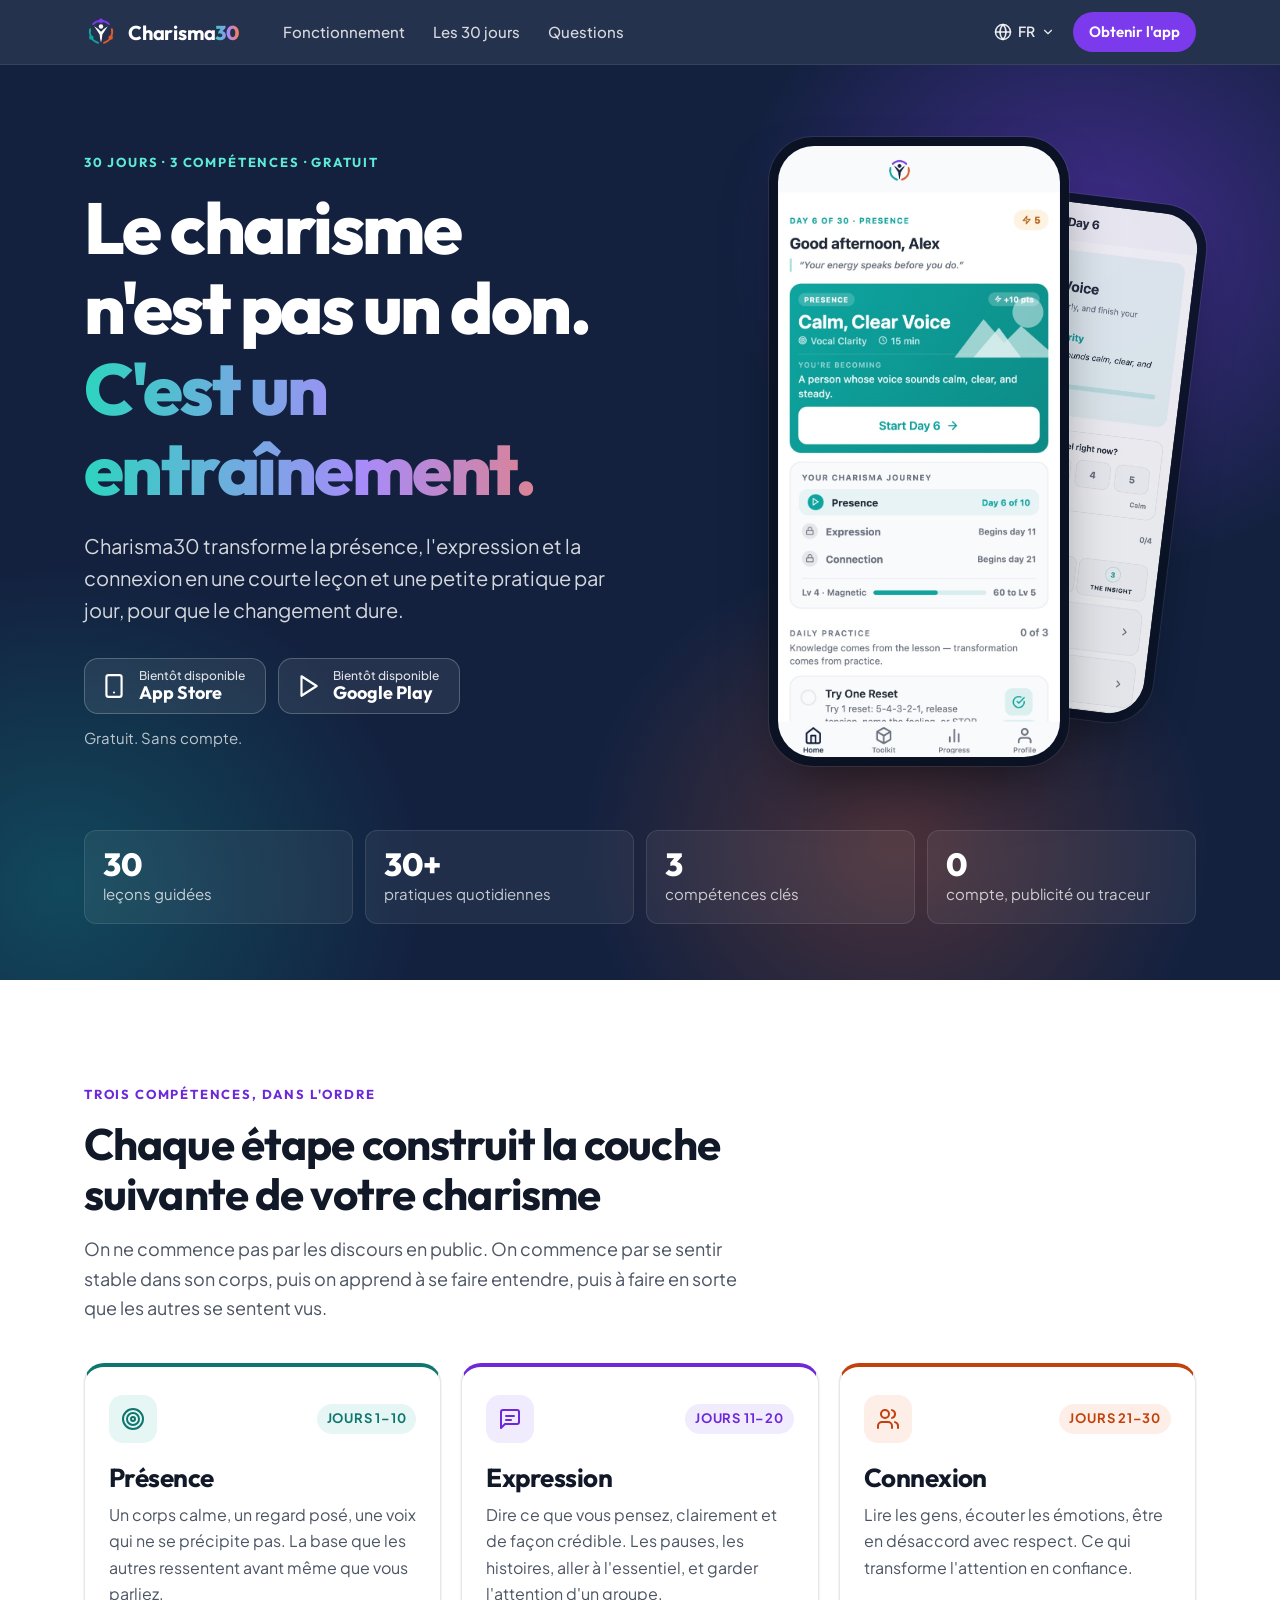
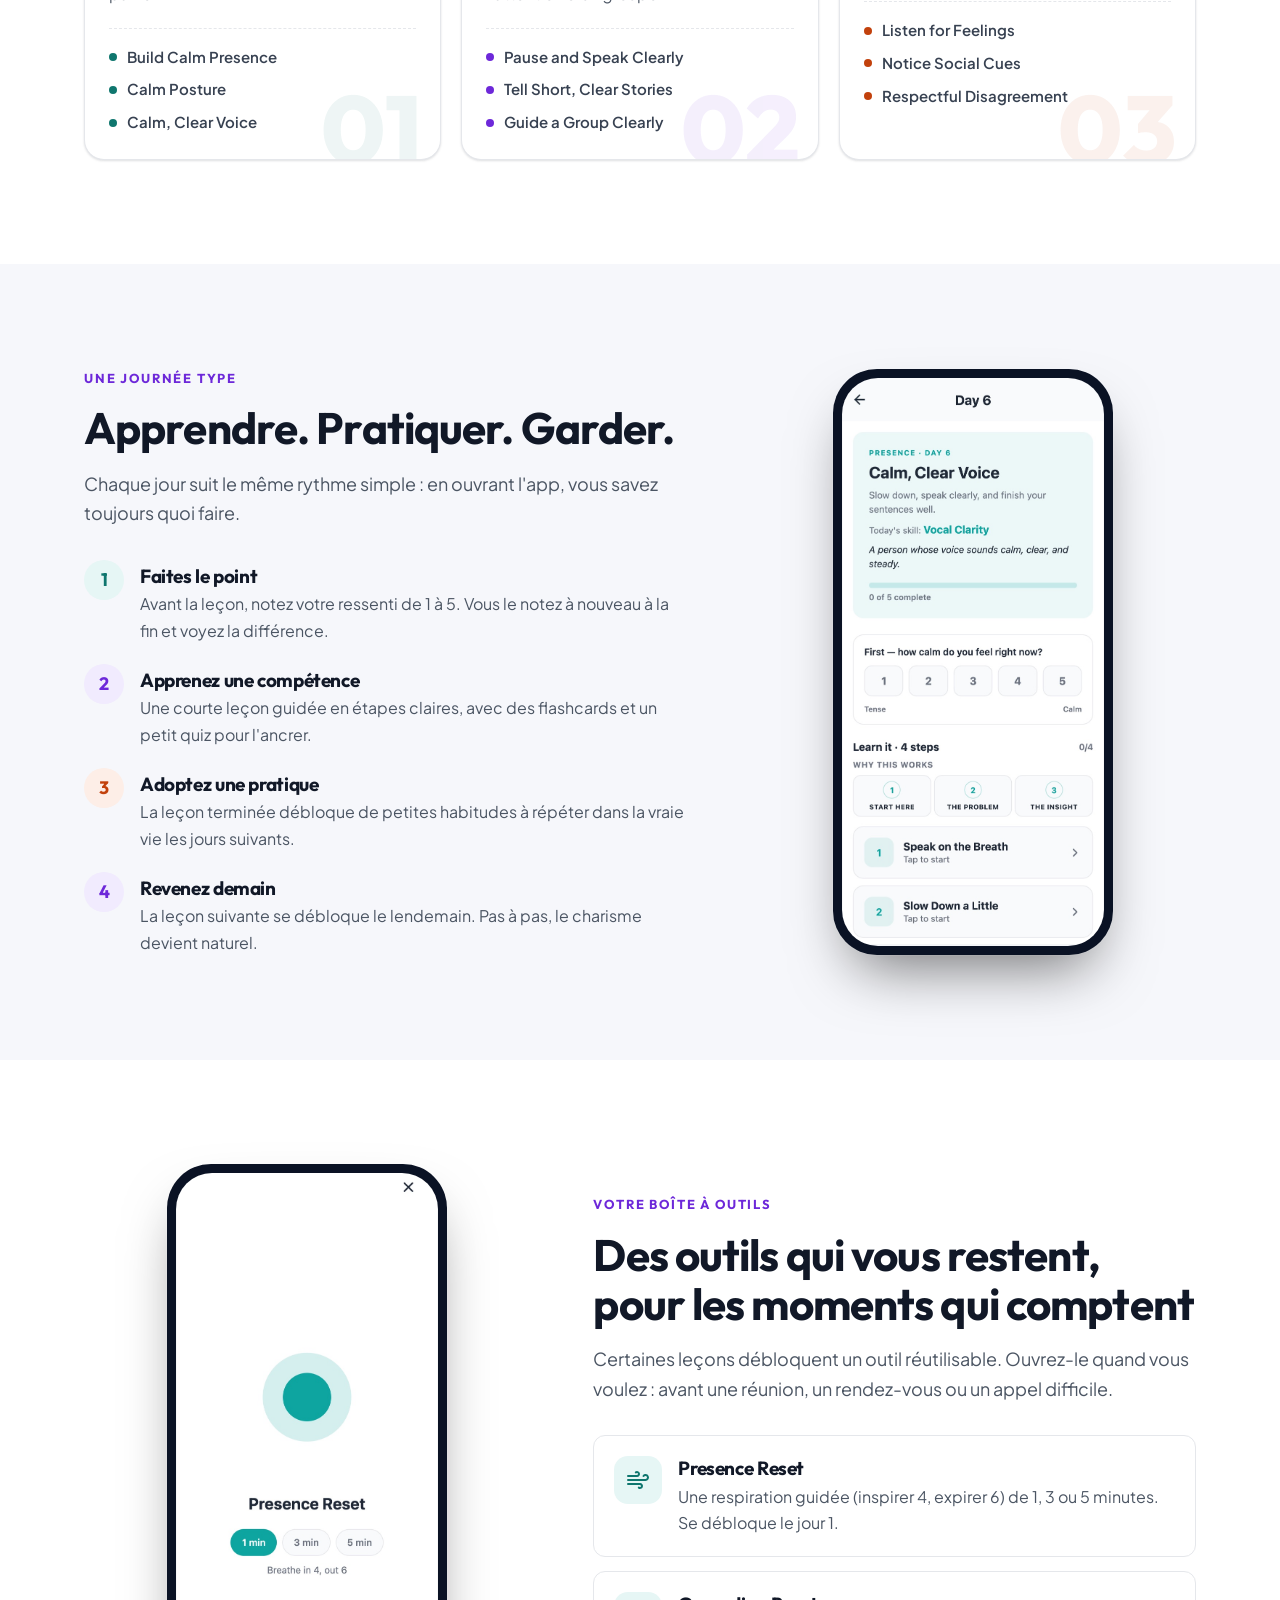
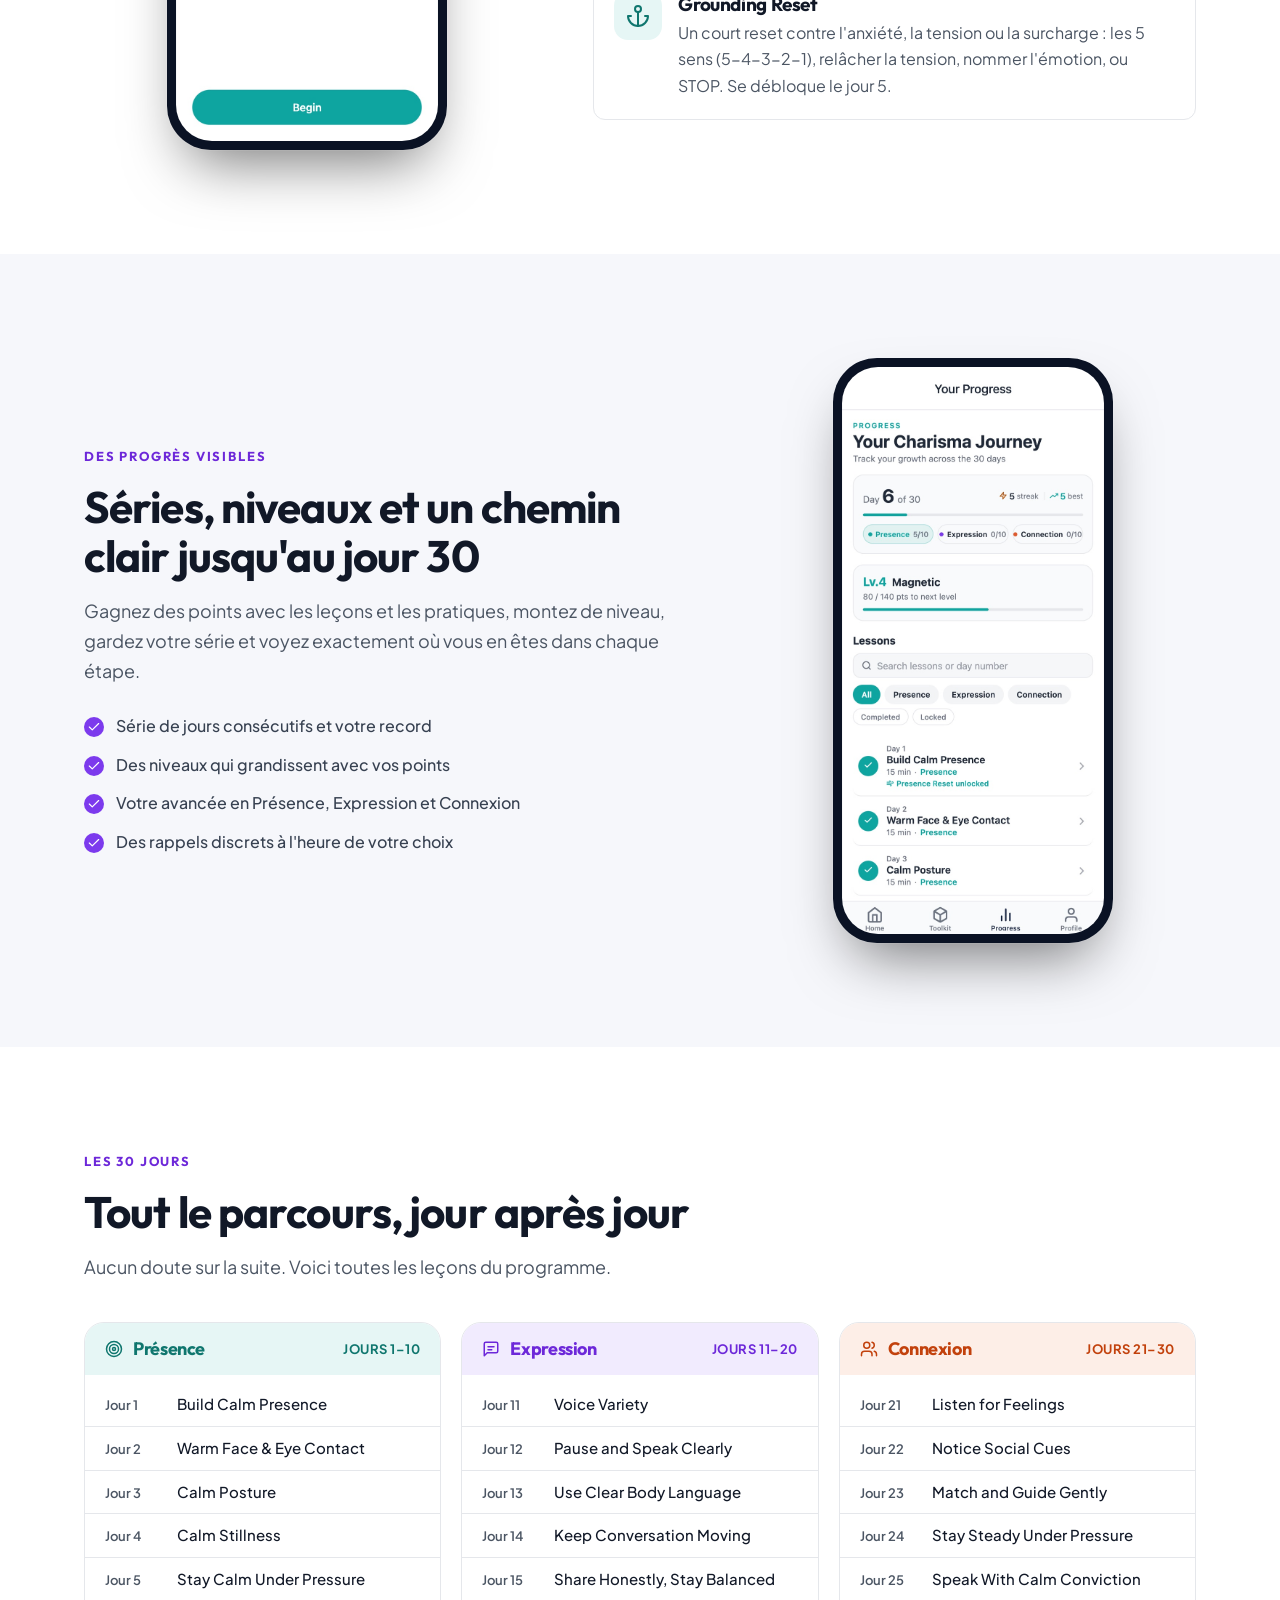
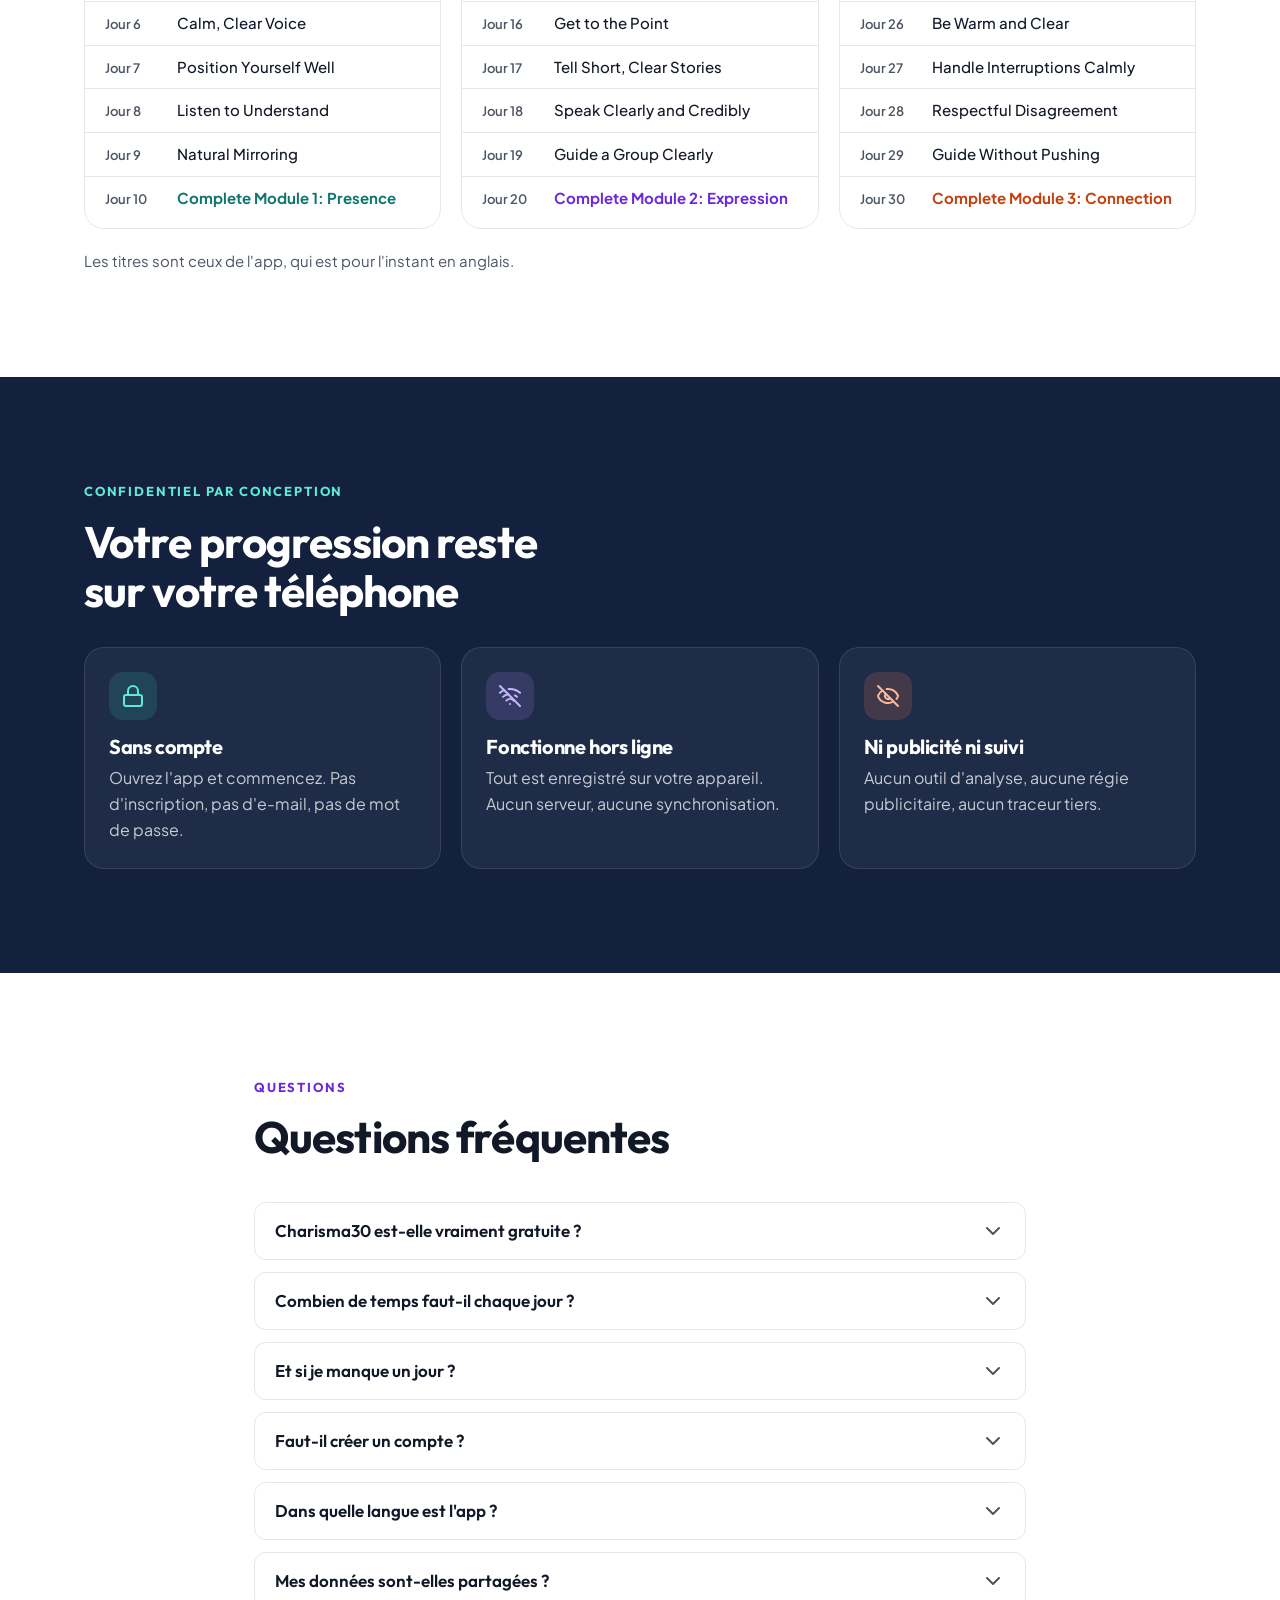
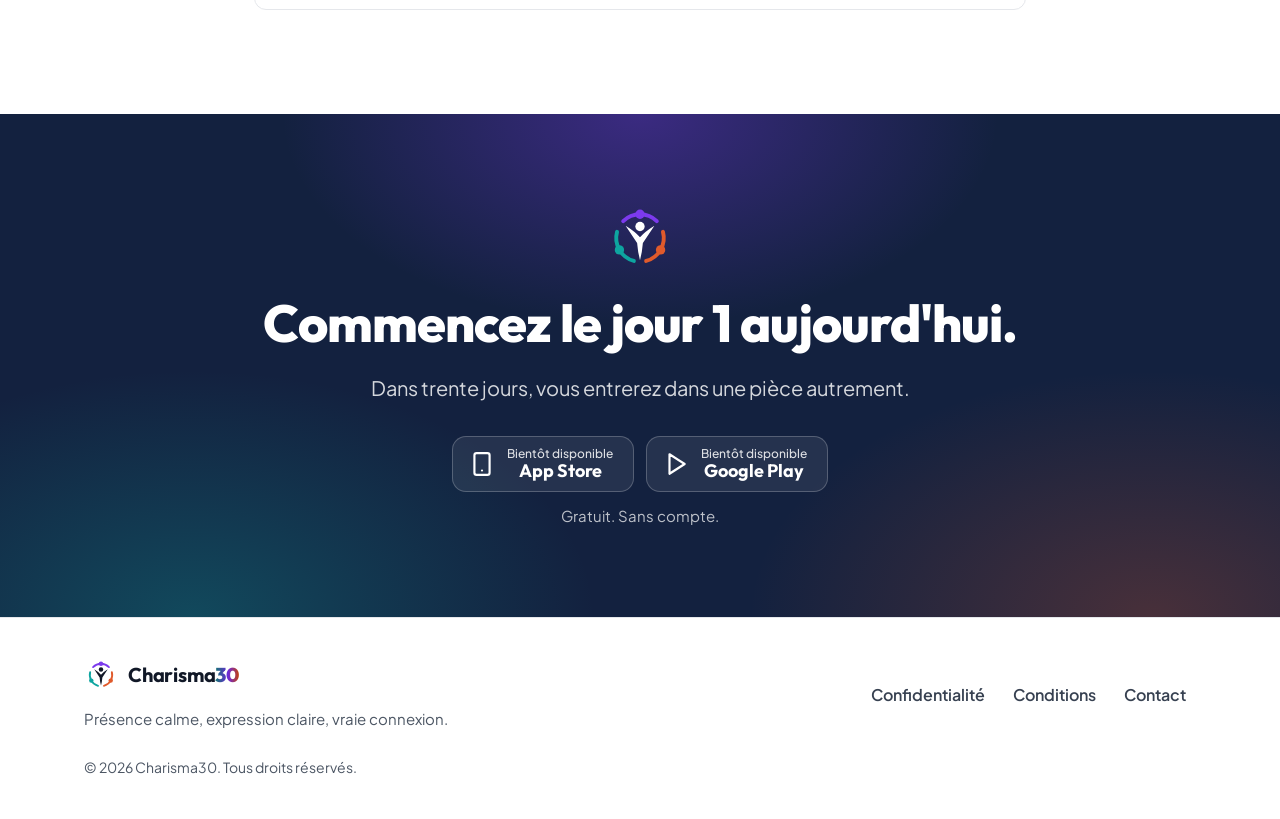
==== site/fr/index.html @ d24d2f7a "Sito di Charisma30 in inglese, italiano e francese Home, privacy e termini generati da src/i18n con " ====
<!doctype html>
<html lang="fr">
<head>
  <meta charset="utf-8">
  <meta name="viewport" content="width=device-width, initial-scale=1">
  <title>Charisma30 — Développez un vrai charisme en 30 jours</title>
  <meta name="description" content="Un programme gratuit de 30 jours pour une présence calme, une expression claire et une vraie connexion. Une courte leçon et une petite pratique par jour. Sans compte, sans publicité, sans suivi.">
  <meta name="color-scheme" content="light dark">
  <meta name="theme-color" content="#13213F">
  <link rel="canonical" href="https://gianni85g.github.io/charisma30/fr/">
  <link rel="alternate" hreflang="en" href="https://gianni85g.github.io/charisma30/">
  <link rel="alternate" hreflang="it" href="https://gianni85g.github.io/charisma30/it/">
  <link rel="alternate" hreflang="fr" href="https://gianni85g.github.io/charisma30/fr/">
  <link rel="alternate" hreflang="x-default" href="https://gianni85g.github.io/charisma30/">
  <meta property="og:type" content="website">
  <meta property="og:title" content="Charisma30 — Développez un vrai charisme en 30 jours">
  <meta property="og:description" content="Un programme gratuit de 30 jours pour une présence calme, une expression claire et une vraie connexion. Une courte leçon et une petite pratique par jour. Sans compte, sans publicité, sans suivi.">
  <meta property="og:locale" content="fr_FR">
  <meta property="og:image" content="https://gianni85g.github.io/charisma30/assets/img/brand/play-store-feature-graphic-1024x500.png">
  <meta name="twitter:card" content="summary_large_image">
  <link rel="icon" type="image/png" sizes="32x32" href="../assets/img/brand/archi-favicon-32.png">
  <link rel="apple-touch-icon" href="../assets/img/brand/archi-192-navy.png">
  <link rel="preconnect" href="https://fonts.googleapis.com">
  <link rel="preconnect" href="https://fonts.gstatic.com" crossorigin>
  <link rel="stylesheet" href="https://fonts.googleapis.com/css2?family=Outfit:wght@500;600;700;800&family=Plus+Jakarta+Sans:wght@400;500;600;700&display=swap">
  <link rel="stylesheet" href="../assets/styles.css">
  <script src="../assets/main.js" defer></script>
</head>
<body>
  <a class="skip" href="#main">Aller au contenu</a>
  <header class="site-header">
    <div class="container header-inner">
      <a class="brand" href="../fr/" aria-label="Charisma30 home"><svg class="logo-mark" viewBox="0 0 100 100" aria-hidden="true" focusable="false">
  <g fill="none" stroke-width="5.5" stroke-linecap="round">
    <path d="M26.67 26.67 A33 33 0 0 1 73.33 26.67" stroke="#7C3AED"/>
    <path d="M81.87 41.46 A33 33 0 0 1 58.54 81.87" stroke="#E05A2B"/>
    <path d="M41.46 81.87 A33 33 0 0 1 18.13 41.46" stroke="#0EA5A0"/>
  </g>
  <circle cx="50" cy="17" r="6.5" fill="#7C3AED"/>
  <circle cx="78.58" cy="66.5" r="6.5" fill="#E05A2B"/>
  <circle cx="21.42" cy="66.5" r="6.5" fill="#0EA5A0"/>
  <circle cx="50" cy="34" r="6.5" fill="currentColor"/>
  <path d="M30 33 Q43 41 50 49 Q57 41 70 33 Q62 45 54 57 Q53 70 50 81 Q47 70 46 57 Q38 45 30 33 Z" fill="currentColor"/>
</svg><span>Charisma<b>30</b></span></a>
      <nav class="nav-links" aria-label="Main">
        <a href="#how">Fonctionnement</a>
        <a href="#journey">Les 30 jours</a>
        <a href="#faq">Questions</a>
      </nav>
      <div class="header-actions">
      <details class="lang">
        <summary aria-label="Langue"><svg class="icon" viewBox="0 0 24 24" fill="none" stroke="currentColor" stroke-width="2" stroke-linecap="round" stroke-linejoin="round" aria-hidden="true" focusable="false"><circle cx="12" cy="12" r="10"/><path d="M12 2a14.5 14.5 0 0 0 0 20 14.5 14.5 0 0 0 0-20"/><path d="M2 12h20"/></svg><span>FR</span><svg class="icon icon-sm" viewBox="0 0 24 24" fill="none" stroke="currentColor" stroke-width="2" stroke-linecap="round" stroke-linejoin="round" aria-hidden="true" focusable="false"><path d="m6 9 6 6 6-6"/></svg></summary>
        <ul class="lang-menu"><li><a href="../" hreflang="en" lang="en" data-lang="en">English</a></li><li><a href="../it/" hreflang="it" lang="it" data-lang="it">Italiano</a></li><li><a href="../fr/" hreflang="fr" lang="fr" data-lang="fr" aria-current="true">Français</a></li></ul>
      </details>
      <a class="btn btn-primary btn-sm header-cta" href="../fr/#download">Obtenir l'app</a>
      </div>
    </div>
  </header>
  <main id="main">
    <section class="hero" aria-labelledby="hero-title">
      <div class="hero-glow" aria-hidden="true"></div>
      <div class="container hero-inner">
        <div class="hero-copy">
          <p class="eyebrow eyebrow-light">30 jours · 3 compétences · gratuit</p>
          <h1 id="hero-title">Le charisme n'est pas un don. <span class="accent-text">C'est un entraînement.</span></h1>
          <p class="lead">Charisma30 transforme la présence, l'expression et la connexion en une courte leçon et une petite pratique par jour, pour que le changement dure.</p>
          <div class="stores">
          <span class="store-btn is-soon" aria-disabled="true"><svg class="icon store-icon" viewBox="0 0 24 24" fill="none" stroke="currentColor" stroke-width="2" stroke-linecap="round" stroke-linejoin="round" aria-hidden="true" focusable="false"><rect width="14" height="20" x="5" y="2" rx="2" ry="2"/><path d="M12 18h.01"/></svg><span class="store-text"><small>Bientôt disponible</small><strong>App Store</strong></span></span>
          <span class="store-btn is-soon" aria-disabled="true"><svg class="icon store-icon" viewBox="0 0 24 24" fill="none" stroke="currentColor" stroke-width="2" stroke-linecap="round" stroke-linejoin="round" aria-hidden="true" focusable="false"><polygon points="6 3 20 12 6 21 6 3"/></svg><span class="store-text"><small>Bientôt disponible</small><strong>Google Play</strong></span></span>
        </div>
        <p class="store-note">Gratuit. Sans compte.</p>
        </div>
        <div class="hero-visual">
          <figure class="phone phone-back">
      <picture><img src="../assets/img/screens/lesson.jpg" width="720" height="1560" alt="Écran de la leçon du jour 6 de Charisma30" fetchpriority="high" decoding="async"></picture>
    </figure>
          <figure class="phone phone-front">
      <picture><source srcset="../assets/img/screens/home-dark.jpg" media="(prefers-color-scheme: dark)"><img src="../assets/img/screens/home.jpg" width="720" height="1560" alt="Écran d'accueil de Charisma30 : jour 6 sur 30, la leçon Calm, Clear Voice et les pratiques du jour" fetchpriority="high" decoding="async"></picture>
    </figure>
        </div>
      </div>
      <div class="container">
        <ul class="proof"><li><strong>30</strong><span>leçons guidées</span></li><li><strong>30+</strong><span>pratiques quotidiennes</span></li><li><strong>3</strong><span>compétences clés</span></li><li><strong>0</strong><span>compte, publicité ou traceur</span></li></ul>
      </div>
    </section>

    <section class="section" id="skills" aria-labelledby="skills-title">
      <div class="container">
        <header class="section-head">
          <p class="eyebrow">Trois compétences, dans l'ordre</p>
          <h2 id="skills-title">Chaque étape construit la couche suivante de votre charisme</h2>
          <p class="section-lead">On ne commence pas par les discours en public. On commence par se sentir stable dans son corps, puis on apprend à se faire entendre, puis à faire en sorte que les autres se sentent vus.</p>
        </header>
        <div class="pillars">
        <article class="pillar pillar-presence">
          <div class="pillar-top">
            <span class="pillar-icon"><svg class="icon" viewBox="0 0 24 24" fill="none" stroke="currentColor" stroke-width="2" stroke-linecap="round" stroke-linejoin="round" aria-hidden="true" focusable="false"><circle cx="12" cy="12" r="10"/><circle cx="12" cy="12" r="6"/><circle cx="12" cy="12" r="2"/></svg></span>
            <span class="pillar-days">Jours 1–10</span>
          </div>
          <h3>Présence</h3>
          <p>Un corps calme, un regard posé, une voix qui ne se précipite pas. La base que les autres ressentent avant même que vous parliez.</p>
          <ul class="pillar-examples"><li>Build Calm Presence</li><li>Calm Posture</li><li>Calm, Clear Voice</li></ul>
          <span class="pillar-index" aria-hidden="true">01</span>
        </article>
        <article class="pillar pillar-expression">
          <div class="pillar-top">
            <span class="pillar-icon"><svg class="icon" viewBox="0 0 24 24" fill="none" stroke="currentColor" stroke-width="2" stroke-linecap="round" stroke-linejoin="round" aria-hidden="true" focusable="false"><path d="M21 15a2 2 0 0 1-2 2H7l-4 4V5a2 2 0 0 1 2-2h14a2 2 0 0 1 2 2z"/><path d="M8 9h8"/><path d="M8 13h5"/></svg></span>
            <span class="pillar-days">Jours 11–20</span>
          </div>
          <h3>Expression</h3>
          <p>Dire ce que vous pensez, clairement et de façon crédible. Les pauses, les histoires, aller à l'essentiel, et garder l'attention d'un groupe.</p>
          <ul class="pillar-examples"><li>Pause and Speak Clearly</li><li>Tell Short, Clear Stories</li><li>Guide a Group Clearly</li></ul>
          <span class="pillar-index" aria-hidden="true">02</span>
        </article>
        <article class="pillar pillar-connection">
          <div class="pillar-top">
            <span class="pillar-icon"><svg class="icon" viewBox="0 0 24 24" fill="none" stroke="currentColor" stroke-width="2" stroke-linecap="round" stroke-linejoin="round" aria-hidden="true" focusable="false"><path d="M16 21v-2a4 4 0 0 0-4-4H6a4 4 0 0 0-4 4v2"/><circle cx="9" cy="7" r="4"/><path d="M22 21v-2a4 4 0 0 0-3-3.87"/><path d="M16 3.13a4 4 0 0 1 0 7.75"/></svg></span>
            <span class="pillar-days">Jours 21–30</span>
          </div>
          <h3>Connexion</h3>
          <p>Lire les gens, écouter les émotions, être en désaccord avec respect. Ce qui transforme l'attention en confiance.</p>
          <ul class="pillar-examples"><li>Listen for Feelings</li><li>Notice Social Cues</li><li>Respectful Disagreement</li></ul>
          <span class="pillar-index" aria-hidden="true">03</span>
        </article>
        </div>
      </div>
    </section>

    <section class="section section-alt" id="how" aria-labelledby="how-title">
      <div class="container split">
        <div class="split-copy">
          <p class="eyebrow">Une journée type</p>
          <h2 id="how-title">Apprendre. Pratiquer. Garder.</h2>
          <p class="section-lead">Chaque jour suit le même rythme simple : en ouvrant l'app, vous savez toujours quoi faire.</p>
          <ol class="steps">
          <li class="step">
            <span class="step-n" aria-hidden="true">1</span>
            <div><h3>Faites le point</h3><p>Avant la leçon, notez votre ressenti de 1 à 5. Vous le notez à nouveau à la fin et voyez la différence.</p></div>
          </li>
          <li class="step">
            <span class="step-n" aria-hidden="true">2</span>
            <div><h3>Apprenez une compétence</h3><p>Une courte leçon guidée en étapes claires, avec des flashcards et un petit quiz pour l'ancrer.</p></div>
          </li>
          <li class="step">
            <span class="step-n" aria-hidden="true">3</span>
            <div><h3>Adoptez une pratique</h3><p>La leçon terminée débloque de petites habitudes à répéter dans la vraie vie les jours suivants.</p></div>
          </li>
          <li class="step">
            <span class="step-n" aria-hidden="true">4</span>
            <div><h3>Revenez demain</h3><p>La leçon suivante se débloque le lendemain. Pas à pas, le charisme devient naturel.</p></div>
          </li>
          </ol>
        </div>
        <div class="split-visual">
          <figure class="phone ">
      <picture><img src="../assets/img/screens/lesson.jpg" width="720" height="1560" alt="Écran de la leçon : la note de départ de Tense à Calm et les quatre étapes de la leçon" loading="lazy" decoding="async"></picture>
    </figure>
        </div>
      </div>
    </section>

    <section class="section" id="toolkit" aria-labelledby="toolkit-title">
      <div class="container split split-reverse">
        <div class="split-copy">
          <p class="eyebrow">Votre boîte à outils</p>
          <h2 id="toolkit-title">Des outils qui vous restent, pour les moments qui comptent</h2>
          <p class="section-lead">Certaines leçons débloquent un outil réutilisable. Ouvrez-le quand vous voulez : avant une réunion, un rendez-vous ou un appel difficile.</p>
          <ul class="tools">
          <li class="tool">
            <span class="tool-icon"><svg class="icon" viewBox="0 0 24 24" fill="none" stroke="currentColor" stroke-width="2" stroke-linecap="round" stroke-linejoin="round" aria-hidden="true" focusable="false"><path d="M12.8 19.6A2 2 0 1 0 14 16H2"/><path d="M17.5 8a2.5 2.5 0 1 1 2 4H2"/><path d="M9.8 4.4A2 2 0 1 1 11 8H2"/></svg></span>
            <div><h3>Presence Reset</h3><p>Une respiration guidée (inspirer 4, expirer 6) de 1, 3 ou 5 minutes. Se débloque le jour 1.</p></div>
          </li>
          <li class="tool">
            <span class="tool-icon"><svg class="icon" viewBox="0 0 24 24" fill="none" stroke="currentColor" stroke-width="2" stroke-linecap="round" stroke-linejoin="round" aria-hidden="true" focusable="false"><path d="M12 22V8"/><path d="M5 12H2a10 10 0 0 0 20 0h-3"/><circle cx="12" cy="5" r="3"/></svg></span>
            <div><h3>Grounding Reset</h3><p>Un court reset contre l'anxiété, la tension ou la surcharge : les 5 sens (5-4-3-2-1), relâcher la tension, nommer l'émotion, ou STOP. Se débloque le jour 5.</p></div>
          </li>
          </ul>
        </div>
        <div class="split-visual">
          <figure class="phone ">
      <picture><img src="../assets/img/screens/tool.jpg" width="720" height="1560" alt="Outil Presence Reset : un cercle de respiration avec les options 1, 3 et 5 minutes" loading="lazy" decoding="async"></picture>
    </figure>
        </div>
      </div>
    </section>

    <section class="section section-alt" id="progress" aria-labelledby="progress-title">
      <div class="container split">
        <div class="split-copy">
          <p class="eyebrow">Des progrès visibles</p>
          <h2 id="progress-title">Séries, niveaux et un chemin clair jusqu'au jour 30</h2>
          <p class="section-lead">Gagnez des points avec les leçons et les pratiques, montez de niveau, gardez votre série et voyez exactement où vous en êtes dans chaque étape.</p>
          <ul class="checks"><li><svg class="icon icon-sm" viewBox="0 0 24 24" fill="none" stroke="currentColor" stroke-width="2" stroke-linecap="round" stroke-linejoin="round" aria-hidden="true" focusable="false"><path d="M20 6 9 17l-5-5"/></svg><span>Série de jours consécutifs et votre record</span></li><li><svg class="icon icon-sm" viewBox="0 0 24 24" fill="none" stroke="currentColor" stroke-width="2" stroke-linecap="round" stroke-linejoin="round" aria-hidden="true" focusable="false"><path d="M20 6 9 17l-5-5"/></svg><span>Des niveaux qui grandissent avec vos points</span></li><li><svg class="icon icon-sm" viewBox="0 0 24 24" fill="none" stroke="currentColor" stroke-width="2" stroke-linecap="round" stroke-linejoin="round" aria-hidden="true" focusable="false"><path d="M20 6 9 17l-5-5"/></svg><span>Votre avancée en Présence, Expression et Connexion</span></li><li><svg class="icon icon-sm" viewBox="0 0 24 24" fill="none" stroke="currentColor" stroke-width="2" stroke-linecap="round" stroke-linejoin="round" aria-hidden="true" focusable="false"><path d="M20 6 9 17l-5-5"/></svg><span>Des rappels discrets à l'heure de votre choix</span></li></ul>
        </div>
        <div class="split-visual">
          <figure class="phone ">
      <picture><source srcset="../assets/img/screens/progress-dark.jpg" media="(prefers-color-scheme: dark)"><img src="../assets/img/screens/progress.jpg" width="720" height="1560" alt="Écran Progrès : jour 6 sur 30, série de 5 jours, niveau 4 Magnetic et la liste des leçons" loading="lazy" decoding="async"></picture>
    </figure>
        </div>
      </div>
    </section>

    <section class="section" id="journey" aria-labelledby="journey-title">
      <div class="container">
        <header class="section-head">
          <p class="eyebrow">Les 30 jours</p>
          <h2 id="journey-title">Tout le parcours, jour après jour</h2>
          <p class="section-lead">Aucun doute sur la suite. Voici toutes les leçons du programme.</p>
        </header>
        <div class="journey">
          <div class="journey-col col-presence">
            <h3 class="journey-head"><svg class="icon icon-sm" viewBox="0 0 24 24" fill="none" stroke="currentColor" stroke-width="2" stroke-linecap="round" stroke-linejoin="round" aria-hidden="true" focusable="false"><circle cx="12" cy="12" r="10"/><circle cx="12" cy="12" r="6"/><circle cx="12" cy="12" r="2"/></svg>Présence <span>Jours 1–10</span></h3>
            <ol class="days"><li class="day"><span class="day-n">Jour 1</span><span class="day-t">Build Calm Presence</span></li><li class="day"><span class="day-n">Jour 2</span><span class="day-t">Warm Face &amp; Eye Contact</span></li><li class="day"><span class="day-n">Jour 3</span><span class="day-t">Calm Posture</span></li><li class="day"><span class="day-n">Jour 4</span><span class="day-t">Calm Stillness</span></li><li class="day"><span class="day-n">Jour 5</span><span class="day-t">Stay Calm Under Pressure</span></li><li class="day"><span class="day-n">Jour 6</span><span class="day-t">Calm, Clear Voice</span></li><li class="day"><span class="day-n">Jour 7</span><span class="day-t">Position Yourself Well</span></li><li class="day"><span class="day-n">Jour 8</span><span class="day-t">Listen to Understand</span></li><li class="day"><span class="day-n">Jour 9</span><span class="day-t">Natural Mirroring</span></li><li class="day is-milestone"><span class="day-n">Jour 10</span><span class="day-t">Complete Module 1: Presence</span></li></ol>
          </div>
          <div class="journey-col col-expression">
            <h3 class="journey-head"><svg class="icon icon-sm" viewBox="0 0 24 24" fill="none" stroke="currentColor" stroke-width="2" stroke-linecap="round" stroke-linejoin="round" aria-hidden="true" focusable="false"><path d="M21 15a2 2 0 0 1-2 2H7l-4 4V5a2 2 0 0 1 2-2h14a2 2 0 0 1 2 2z"/><path d="M8 9h8"/><path d="M8 13h5"/></svg>Expression <span>Jours 11–20</span></h3>
            <ol class="days"><li class="day"><span class="day-n">Jour 11</span><span class="day-t">Voice Variety</span></li><li class="day"><span class="day-n">Jour 12</span><span class="day-t">Pause and Speak Clearly</span></li><li class="day"><span class="day-n">Jour 13</span><span class="day-t">Use Clear Body Language</span></li><li class="day"><span class="day-n">Jour 14</span><span class="day-t">Keep Conversation Moving</span></li><li class="day"><span class="day-n">Jour 15</span><span class="day-t">Share Honestly, Stay Balanced</span></li><li class="day"><span class="day-n">Jour 16</span><span class="day-t">Get to the Point</span></li><li class="day"><span class="day-n">Jour 17</span><span class="day-t">Tell Short, Clear Stories</span></li><li class="day"><span class="day-n">Jour 18</span><span class="day-t">Speak Clearly and Credibly</span></li><li class="day"><span class="day-n">Jour 19</span><span class="day-t">Guide a Group Clearly</span></li><li class="day is-milestone"><span class="day-n">Jour 20</span><span class="day-t">Complete Module 2: Expression</span></li></ol>
          </div>
          <div class="journey-col col-connection">
            <h3 class="journey-head"><svg class="icon icon-sm" viewBox="0 0 24 24" fill="none" stroke="currentColor" stroke-width="2" stroke-linecap="round" stroke-linejoin="round" aria-hidden="true" focusable="false"><path d="M16 21v-2a4 4 0 0 0-4-4H6a4 4 0 0 0-4 4v2"/><circle cx="9" cy="7" r="4"/><path d="M22 21v-2a4 4 0 0 0-3-3.87"/><path d="M16 3.13a4 4 0 0 1 0 7.75"/></svg>Connexion <span>Jours 21–30</span></h3>
            <ol class="days"><li class="day"><span class="day-n">Jour 21</span><span class="day-t">Listen for Feelings</span></li><li class="day"><span class="day-n">Jour 22</span><span class="day-t">Notice Social Cues</span></li><li class="day"><span class="day-n">Jour 23</span><span class="day-t">Match and Guide Gently</span></li><li class="day"><span class="day-n">Jour 24</span><span class="day-t">Stay Steady Under Pressure</span></li><li class="day"><span class="day-n">Jour 25</span><span class="day-t">Speak With Calm Conviction</span></li><li class="day"><span class="day-n">Jour 26</span><span class="day-t">Be Warm and Clear</span></li><li class="day"><span class="day-n">Jour 27</span><span class="day-t">Handle Interruptions Calmly</span></li><li class="day"><span class="day-n">Jour 28</span><span class="day-t">Respectful Disagreement</span></li><li class="day"><span class="day-n">Jour 29</span><span class="day-t">Guide Without Pushing</span></li><li class="day is-milestone"><span class="day-n">Jour 30</span><span class="day-t">Complete Module 3: Connection</span></li></ol>
          </div>
        </div>
        <p class="journey-note">Les titres sont ceux de l'app, qui est pour l'instant en anglais.</p>
      </div>
    </section>

    <section class="section section-navy" id="privacy" aria-labelledby="privacy-title">
      <div class="container">
        <header class="section-head">
          <p class="eyebrow eyebrow-light">Confidentiel par conception</p>
          <h2 id="privacy-title">Votre progression reste sur votre téléphone</h2>
        </header>
        <ul class="privs">
          <li class="priv">
            <span class="priv-icon"><svg class="icon" viewBox="0 0 24 24" fill="none" stroke="currentColor" stroke-width="2" stroke-linecap="round" stroke-linejoin="round" aria-hidden="true" focusable="false"><rect width="18" height="11" x="3" y="11" rx="2" ry="2"/><path d="M7 11V7a5 5 0 0 1 10 0v4"/></svg></span>
            <h3>Sans compte</h3>
            <p>Ouvrez l'app et commencez. Pas d'inscription, pas d'e-mail, pas de mot de passe.</p>
          </li>
          <li class="priv">
            <span class="priv-icon"><svg class="icon" viewBox="0 0 24 24" fill="none" stroke="currentColor" stroke-width="2" stroke-linecap="round" stroke-linejoin="round" aria-hidden="true" focusable="false"><path d="M12 20h.01"/><path d="M8.5 16.429a5 5 0 0 1 7 0"/><path d="M5 12.859a10 10 0 0 1 5.17-2.69"/><path d="M19 12.859a10 10 0 0 0-2.007-1.523"/><path d="M2 8.82a15 15 0 0 1 4.177-2.643"/><path d="M22 8.82a15 15 0 0 0-11.288-3.764"/><path d="m2 2 20 20"/></svg></span>
            <h3>Fonctionne hors ligne</h3>
            <p>Tout est enregistré sur votre appareil. Aucun serveur, aucune synchronisation.</p>
          </li>
          <li class="priv">
            <span class="priv-icon"><svg class="icon" viewBox="0 0 24 24" fill="none" stroke="currentColor" stroke-width="2" stroke-linecap="round" stroke-linejoin="round" aria-hidden="true" focusable="false"><path d="M10.733 5.076a10.744 10.744 0 0 1 11.205 6.575 1 1 0 0 1 0 .696 10.747 10.747 0 0 1-1.444 2.49"/><path d="M14.084 14.158a3 3 0 0 1-4.242-4.242"/><path d="M17.479 17.499a10.75 10.75 0 0 1-15.417-5.151 1 1 0 0 1 0-.696 10.75 10.75 0 0 1 4.446-5.143"/><path d="m2 2 20 20"/></svg></span>
            <h3>Ni publicité ni suivi</h3>
            <p>Aucun outil d'analyse, aucune régie publicitaire, aucun traceur tiers.</p>
          </li>
        </ul>
      </div>
    </section>

    <section class="section" id="faq" aria-labelledby="faq-title">
      <div class="container container-narrow">
        <header class="section-head">
          <p class="eyebrow">Questions</p>
          <h2 id="faq-title">Questions fréquentes</h2>
        </header>
        <div class="faq">
          <details class="faq-item">
            <summary><span>Charisma30 est-elle vraiment gratuite ?</span><svg class="icon faq-chev" viewBox="0 0 24 24" fill="none" stroke="currentColor" stroke-width="2" stroke-linecap="round" stroke-linejoin="round" aria-hidden="true" focusable="false"><path d="m6 9 6 6 6-6"/></svg></summary>
            <p>Oui. L'app est gratuite à télécharger et à utiliser, sans publicité.</p>
          </details>
          <details class="faq-item">
            <summary><span>Combien de temps faut-il chaque jour ?</span><svg class="icon faq-chev" viewBox="0 0 24 24" fill="none" stroke="currentColor" stroke-width="2" stroke-linecap="round" stroke-linejoin="round" aria-hidden="true" focusable="false"><path d="m6 9 6 6 6-6"/></svg></summary>
            <p>Une courte leçon et de petites pratiques à glisser dans votre journée. En général, quelques minutes pour les pratiques et environ un quart d'heure pour la leçon.</p>
          </details>
          <details class="faq-item">
            <summary><span>Et si je manque un jour ?</span><svg class="icon faq-chev" viewBox="0 0 24 24" fill="none" stroke="currentColor" stroke-width="2" stroke-linecap="round" stroke-linejoin="round" aria-hidden="true" focusable="false"><path d="m6 9 6 6 6-6"/></svg></summary>
            <p>Vous ne perdez rien. La leçon suivante vous attend et vous reprenez là où vous en étiez. Votre série repart à zéro, pas vos progrès.</p>
          </details>
          <details class="faq-item">
            <summary><span>Faut-il créer un compte ?</span><svg class="icon faq-chev" viewBox="0 0 24 24" fill="none" stroke="currentColor" stroke-width="2" stroke-linecap="round" stroke-linejoin="round" aria-hidden="true" focusable="false"><path d="m6 9 6 6 6-6"/></svg></summary>
            <p>Non. Il n'y a pas d'inscription. Votre nom, vos progrès et vos habitudes restent uniquement sur votre téléphone.</p>
          </details>
          <details class="faq-item">
            <summary><span>Dans quelle langue est l'app ?</span><svg class="icon faq-chev" viewBox="0 0 24 24" fill="none" stroke="currentColor" stroke-width="2" stroke-linecap="round" stroke-linejoin="round" aria-hidden="true" focusable="false"><path d="m6 9 6 6 6-6"/></svg></summary>
            <p>Pour l'instant, l'app est en anglais.</p>
          </details>
          <details class="faq-item">
            <summary><span>Mes données sont-elles partagées ?</span><svg class="icon faq-chev" viewBox="0 0 24 24" fill="none" stroke="currentColor" stroke-width="2" stroke-linecap="round" stroke-linejoin="round" aria-hidden="true" focusable="false"><path d="m6 9 6 6 6-6"/></svg></summary>
            <p>Non. Charisma30 n'envoie vos données nulle part et n'utilise aucun service d'analyse ni de publicité. Vous pouvez tout effacer à tout moment depuis Profile → Reset Progress.</p>
          </details>
        </div>
      </div>
    </section>

    <section class="final" id="download" aria-labelledby="final-title">
      <div class="container final-inner">
        <svg class="logo-mark" viewBox="0 0 100 100" aria-hidden="true" focusable="false">
  <g fill="none" stroke-width="5.5" stroke-linecap="round">
    <path d="M26.67 26.67 A33 33 0 0 1 73.33 26.67" stroke="#7C3AED"/>
    <path d="M81.87 41.46 A33 33 0 0 1 58.54 81.87" stroke="#E05A2B"/>
    <path d="M41.46 81.87 A33 33 0 0 1 18.13 41.46" stroke="#0EA5A0"/>
  </g>
  <circle cx="50" cy="17" r="6.5" fill="#7C3AED"/>
  <circle cx="78.58" cy="66.5" r="6.5" fill="#E05A2B"/>
  <circle cx="21.42" cy="66.5" r="6.5" fill="#0EA5A0"/>
  <circle cx="50" cy="34" r="6.5" fill="#ffffff"/>
  <path d="M30 33 Q43 41 50 49 Q57 41 70 33 Q62 45 54 57 Q53 70 50 81 Q47 70 46 57 Q38 45 30 33 Z" fill="#ffffff"/>
</svg>
        <h2 id="final-title">Commencez le jour 1 aujourd'hui.</h2>
        <p class="lead">Dans trente jours, vous entrerez dans une pièce autrement.</p>
        <div class="stores">
          <span class="store-btn is-soon" aria-disabled="true"><svg class="icon store-icon" viewBox="0 0 24 24" fill="none" stroke="currentColor" stroke-width="2" stroke-linecap="round" stroke-linejoin="round" aria-hidden="true" focusable="false"><rect width="14" height="20" x="5" y="2" rx="2" ry="2"/><path d="M12 18h.01"/></svg><span class="store-text"><small>Bientôt disponible</small><strong>App Store</strong></span></span>
          <span class="store-btn is-soon" aria-disabled="true"><svg class="icon store-icon" viewBox="0 0 24 24" fill="none" stroke="currentColor" stroke-width="2" stroke-linecap="round" stroke-linejoin="round" aria-hidden="true" focusable="false"><polygon points="6 3 20 12 6 21 6 3"/></svg><span class="store-text"><small>Bientôt disponible</small><strong>Google Play</strong></span></span>
        </div>
        <p class="store-note">Gratuit. Sans compte.</p>
      </div>
    </section>
  </main>
  <footer class="site-footer">
    <div class="container footer-inner">
      <div class="footer-brand">
        <a class="brand" href="../fr/"><svg class="logo-mark" viewBox="0 0 100 100" aria-hidden="true" focusable="false">
  <g fill="none" stroke-width="5.5" stroke-linecap="round">
    <path d="M26.67 26.67 A33 33 0 0 1 73.33 26.67" stroke="#7C3AED"/>
    <path d="M81.87 41.46 A33 33 0 0 1 58.54 81.87" stroke="#E05A2B"/>
    <path d="M41.46 81.87 A33 33 0 0 1 18.13 41.46" stroke="#0EA5A0"/>
  </g>
  <circle cx="50" cy="17" r="6.5" fill="#7C3AED"/>
  <circle cx="78.58" cy="66.5" r="6.5" fill="#E05A2B"/>
  <circle cx="21.42" cy="66.5" r="6.5" fill="#0EA5A0"/>
  <circle cx="50" cy="34" r="6.5" fill="currentColor"/>
  <path d="M30 33 Q43 41 50 49 Q57 41 70 33 Q62 45 54 57 Q53 70 50 81 Q47 70 46 57 Q38 45 30 33 Z" fill="currentColor"/>
</svg><span>Charisma<b>30</b></span></a>
        <p>Présence calme, expression claire, vraie connexion.</p>
      </div>
      <nav class="footer-links" aria-label="Footer">
        <a href="../fr/privacy/">Confidentialité</a>
        <a href="../fr/terms/">Conditions</a>
        <a href="mailto:gianni85g@hotmail.it">Contact</a>
      </nav>
      <p class="footer-legal">© 2026 Charisma30. Tous droits réservés.</p>
    </div>
  </footer>
</body>
</html>
---- site/assets/styles.css ----
/* Charisma30 website — brand: navy #13213F + teal / purple / orange.
   Tokens follow the app's constants/theme.ts (light + navy dark mode). */

:root {
  --navy: #13213f;
  --navy-2: #1c2c50;
  --navy-3: #24375f;
  --brand-teal: #0ea5a0;
  --brand-purple: #7c3aed;
  --brand-orange: #e05a2b;

  --bg: #ffffff;
  --bg-alt: #f6f7fb;
  --surface: #ffffff;
  --text: #111827;
  --text-2: #374151;
  --muted: #4b5563;
  --border: #e5e7eb;
  --ring: #7c3aed;

  /* text-safe module colours (≥ 4.5:1 on white) */
  --presence: #0f766e;
  --expression: #6d28d9;
  --connection: #c2410c;
  --presence-tint: #e6f6f5;
  --expression-tint: #f1ebfe;
  --connection-tint: #fdeee7;

  --btn-bg: #7c3aed;
  --btn-bg-hover: #6d28d9;
  --btn-text: #ffffff;

  --shadow-sm: 0 1px 2px rgb(17 24 39 / 0.06), 0 1px 3px rgb(17 24 39 / 0.08);
  --shadow-md: 0 10px 30px -12px rgb(19 33 63 / 0.25);
  --radius: 20px;
  --radius-sm: 12px;

  --font-head: "Outfit", ui-sans-serif, system-ui, -apple-system, "Segoe UI", sans-serif;
  --font-body: "Plus Jakarta Sans", ui-sans-serif, system-ui, -apple-system, "Segoe UI", sans-serif;

  --header-h: 64px;
  --z-header: 50;
  --z-menu: 60;
  color-scheme: light;
}

@media (prefers-color-scheme: dark) {
  :root {
    --bg: #13213f;
    --bg-alt: #172747;
    --surface: #1c2c50;
    --text: #f1f5f9;
    --text-2: #dbe3ef;
    --muted: #a9b6cc;
    --border: #2a3c61;
    --ring: #a78bfa;

    --presence: #2dd4bf;
    --expression: #c4b5fd;
    --connection: #fb7e54;
    --presence-tint: rgb(45 212 191 / 0.12);
    --expression-tint: rgb(167 139 250 / 0.14);
    --connection-tint: rgb(251 126 84 / 0.13);

    --shadow-sm: 0 1px 2px rgb(0 0 0 / 0.3);
    --shadow-md: 0 14px 34px -14px rgb(0 0 0 / 0.6);
    color-scheme: dark;
  }
}

/* ---------- base ---------- */
*,
*::before,
*::after {
  box-sizing: border-box;
}
html {
  -webkit-text-size-adjust: 100%;
  scroll-behavior: smooth;
  scroll-padding-top: calc(var(--header-h) + 16px);
}
body {
  margin: 0;
  background: var(--bg);
  color: var(--text);
  font-family: var(--font-body);
  font-size: 1rem;
  line-height: 1.65;
  -webkit-font-smoothing: antialiased;
  overflow-x: hidden;
}
img {
  max-width: 100%;
  height: auto;
  display: block;
}
a {
  color: inherit;
}
h1,
h2,
h3 {
  font-family: var(--font-head);
  line-height: 1.12;
  letter-spacing: -0.02em;
  margin: 0;
  text-wrap: balance;
}
p {
  margin: 0;
}
:focus-visible {
  outline: 3px solid var(--ring);
  outline-offset: 3px;
  border-radius: 6px;
}
.icon {
  width: 24px;
  height: 24px;
  flex: none;
}
.icon-sm {
  width: 18px;
  height: 18px;
}

.container {
  width: 100%;
  max-width: 1160px;
  margin-inline: auto;
  padding-inline: 16px;
}
@media (min-width: 640px) {
  .container {
    padding-inline: 24px;
  }
}
.container-narrow {
  max-width: 820px;
}

.skip {
  position: absolute;
  left: 16px;
  top: -100px;
  z-index: 100;
  background: var(--btn-bg);
  color: #fff;
  padding: 10px 16px;
  border-radius: 10px;
  font-weight: 600;
  text-decoration: none;
}
.skip:focus {
  top: 12px;
}

/* ---------- buttons ---------- */
.btn {
  display: inline-flex;
  align-items: center;
  justify-content: center;
  gap: 8px;
  min-height: 44px;
  padding: 0 20px;
  border-radius: 999px;
  font-family: var(--font-head);
  font-weight: 600;
  font-size: 1rem;
  text-decoration: none;
  cursor: pointer;
  transition:
    background-color 0.2s ease,
    color 0.2s ease,
    box-shadow 0.2s ease;
}
.btn-sm {
  min-height: 40px;
  padding: 0 16px;
  font-size: 0.9375rem;
}
.btn-primary {
  background: var(--btn-bg);
  color: var(--btn-text);
}
.btn-primary:hover {
  background: var(--btn-bg-hover);
}

/* ---------- header (always navy) ---------- */
.site-header {
  position: sticky;
  top: 0;
  z-index: var(--z-header);
  background: rgb(19 33 63 / 0.92);
  -webkit-backdrop-filter: saturate(160%) blur(14px);
  backdrop-filter: saturate(160%) blur(14px);
  border-bottom: 1px solid rgb(255 255 255 / 0.08);
  color: #fff;
}
.header-inner {
  height: var(--header-h);
  display: flex;
  align-items: center;
  gap: 24px;
}
.brand {
  display: inline-flex;
  align-items: center;
  gap: 10px;
  text-decoration: none;
  font-family: var(--font-head);
  font-weight: 700;
  font-size: 1.25rem;
  letter-spacing: -0.01em;
}
.brand b {
  font-weight: 800;
  background: linear-gradient(90deg, #2dd4bf, #a78bfa 55%, #fb7e54);
  -webkit-background-clip: text;
  background-clip: text;
  color: transparent;
}
.logo-mark {
  width: 34px;
  height: 34px;
  color: currentColor;
}
.nav-links {
  display: none;
  gap: 4px;
  margin-left: 8px;
}
.nav-links a {
  text-decoration: none;
  color: rgb(255 255 255 / 0.82);
  font-weight: 500;
  font-size: 0.9375rem;
  padding: 8px 12px;
  border-radius: 999px;
  transition:
    color 0.2s ease,
    background-color 0.2s ease;
}
.nav-links a:hover {
  color: #fff;
  background: rgb(255 255 255 / 0.08);
}
@media (min-width: 900px) {
  .nav-links {
    display: flex;
  }
}
.header-actions {
  margin-left: auto;
  display: flex;
  align-items: center;
  gap: 8px;
}
@media (max-width: 379px) {
  .header-cta {
    display: none;
  }
}

/* language menu */
.lang {
  position: relative;
}
.lang summary {
  list-style: none;
  display: inline-flex;
  align-items: center;
  gap: 6px;
  min-height: 44px;
  padding: 0 10px;
  border-radius: 999px;
  cursor: pointer;
  font-weight: 600;
  font-size: 0.875rem;
  color: rgb(255 255 255 / 0.9);
  transition: background-color 0.2s ease;
}
.lang summary::-webkit-details-marker {
  display: none;
}
.lang summary:hover {
  background: rgb(255 255 255 / 0.08);
}
.lang summary .icon {
  width: 18px;
  height: 18px;
}
.lang summary .icon-sm {
  width: 14px;
  height: 14px;
  transition: transform 0.2s ease;
}
.lang[open] summary .icon-sm {
  transform: rotate(180deg);
}
.lang-menu {
  position: absolute;
  right: 0;
  top: calc(100% + 8px);
  z-index: var(--z-menu);
  margin: 0;
  padding: 6px;
  list-style: none;
  min-width: 160px;
  background: #ffffff;
  color: #111827;
  border-radius: 14px;
  box-shadow: 0 18px 40px -12px rgb(0 0 0 / 0.35);
  border: 1px solid #e5e7eb;
}
.lang-menu a {
  display: flex;
  align-items: center;
  min-height: 44px;
  padding: 0 12px;
  border-radius: 10px;
  text-decoration: none;
  font-weight: 500;
  transition: background-color 0.2s ease;
}
.lang-menu a:hover {
  background: #f3f4f6;
}
.lang-menu a[aria-current="true"] {
  color: #6d28d9;
  font-weight: 700;
  background: #f1ebfe;
}

/* ---------- hero (always navy) ---------- */
.hero {
  position: relative;
  overflow: hidden;
  background: var(--navy);
  color: #fff;
  padding: 48px 0 40px;
  isolation: isolate;
}
.hero-glow {
  position: absolute;
  inset: 0;
  z-index: -1;
  background:
    radial-gradient(40% 50% at 85% 20%, rgb(124 58 237 / 0.45), transparent 70%),
    radial-gradient(35% 45% at 70% 85%, rgb(224 90 43 / 0.28), transparent 70%),
    radial-gradient(40% 50% at 5% 90%, rgb(14 165 160 / 0.3), transparent 70%);
}
.hero-inner {
  display: grid;
  gap: 40px;
  align-items: center;
}
@media (min-width: 960px) {
  .hero {
    padding: 72px 0 56px;
  }
  .hero-inner {
    grid-template-columns: 1.05fr 0.95fr;
    gap: 48px;
  }
}
.eyebrow {
  font-family: var(--font-head);
  font-size: 0.8125rem;
  font-weight: 700;
  letter-spacing: 0.14em;
  text-transform: uppercase;
  color: var(--expression);
  margin-bottom: 14px;
}
.eyebrow-light {
  color: #5eead4;
}
.hero h1 {
  font-size: clamp(2.5rem, 7vw, 4.5rem);
  font-weight: 800;
  letter-spacing: -0.035em;
}
.accent-text {
  display: block;
  background: linear-gradient(90deg, #2dd4bf 0%, #a78bfa 50%, #fb7e54 100%);
  -webkit-background-clip: text;
  background-clip: text;
  color: transparent;
}
.lead {
  font-size: clamp(1.0625rem, 2vw, 1.25rem);
  line-height: 1.6;
  color: rgb(255 255 255 / 0.82);
  margin-top: 20px;
  max-width: 34em;
}

/* store buttons */
.stores {
  display: flex;
  flex-wrap: wrap;
  gap: 12px;
  margin-top: 32px;
}
.store-btn {
  display: inline-flex;
  align-items: center;
  gap: 12px;
  min-height: 56px;
  min-width: 180px;
  padding: 8px 20px 8px 16px;
  border-radius: 14px;
  background: #fff;
  color: #13213f;
  text-decoration: none;
  border: 1px solid rgb(255 255 255 / 0.2);
  transition:
    background-color 0.2s ease,
    box-shadow 0.2s ease;
}
a.store-btn {
  cursor: pointer;
}
a.store-btn:hover {
  background: #ede9fe;
  box-shadow: 0 8px 24px -10px rgb(124 58 237 / 0.6);
}
.store-btn.is-soon {
  background: rgb(255 255 255 / 0.08);
  color: #fff;
  border-color: rgb(255 255 255 / 0.22);
  cursor: default;
}
.store-icon {
  width: 26px;
  height: 26px;
}
.store-text {
  display: flex;
  flex-direction: column;
  line-height: 1.15;
}
.store-text small {
  font-size: 0.75rem;
  font-weight: 500;
  opacity: 0.85;
}
.store-text strong {
  font-family: var(--font-head);
  font-size: 1.125rem;
  font-weight: 700;
}
.store-note {
  margin-top: 12px;
  font-size: 0.9375rem;
  color: rgb(255 255 255 / 0.72);
}

/* phones */
.phone {
  margin: 0;
  width: 100%;
  max-width: 290px;
  border-radius: 44px;
  padding: 9px;
  background: #0a1224;
  box-shadow:
    0 0 0 1px rgb(255 255 255 / 0.08),
    0 30px 60px -20px rgb(0 0 0 / 0.55);
}
.phone img {
  width: 100%;
  border-radius: 36px;
  aspect-ratio: 720 / 1560;
  object-fit: cover;
  background: #f4f5f8;
}
.hero-visual {
  position: relative;
  display: flex;
  justify-content: center;
  padding-right: 48px;
}
.hero-visual .phone-front {
  position: relative;
  z-index: 2;
  max-width: 260px;
}
.hero-visual .phone-back {
  position: absolute;
  z-index: 1;
  max-width: 220px;
  top: 40px;
  left: 50%;
  transform: translateX(-5%) rotate(7deg);
  opacity: 0.9;
}
@media (max-width: 479px) {
  .hero-visual {
    padding-right: 36px;
  }
  .hero-visual .phone-front {
    max-width: 232px;
  }
  .hero-visual .phone-back {
    max-width: 190px;
    top: 28px;
    transform: translateX(-12%) rotate(6deg);
  }
}
@media (min-width: 960px) {
  .hero-visual .phone-front {
    max-width: 300px;
  }
  .hero-visual .phone-back {
    max-width: 250px;
    top: 56px;
  }
}

/* proof strip */
.proof {
  list-style: none;
  margin: 48px 0 0;
  padding: 0;
  display: grid;
  grid-template-columns: repeat(2, 1fr);
  gap: 12px;
}
@media (min-width: 760px) {
  .proof {
    grid-template-columns: repeat(4, 1fr);
    margin-top: 64px;
  }
}
.proof li {
  background: rgb(255 255 255 / 0.06);
  border: 1px solid rgb(255 255 255 / 0.1);
  border-radius: var(--radius-sm);
  padding: 16px 18px;
  display: flex;
  flex-direction: column;
}
.proof strong {
  font-family: var(--font-head);
  font-size: 2rem;
  font-weight: 800;
  line-height: 1.1;
}
.proof span {
  color: rgb(255 255 255 / 0.75);
  font-size: 0.9375rem;
}

/* ---------- sections ---------- */
.section {
  padding: 72px 0;
}
@media (min-width: 900px) {
  .section {
    padding: 104px 0;
  }
}
.section-alt {
  background: var(--bg-alt);
}
.section-head {
  max-width: 720px;
  margin-bottom: 40px;
}
.section h2 {
  font-size: clamp(1.875rem, 4.2vw, 2.75rem);
  font-weight: 700;
}
.section-lead {
  margin-top: 16px;
  font-size: 1.125rem;
  color: var(--muted);
  max-width: 38em;
}

/* pillars */
.pillars {
  display: grid;
  gap: 16px;
}
@media (min-width: 900px) {
  .pillars {
    grid-template-columns: repeat(3, 1fr);
    gap: 20px;
  }
}
.pillar {
  --c: var(--presence);
  --tint: var(--presence-tint);
  position: relative;
  overflow: hidden;
  background: var(--surface);
  border: 1px solid var(--border);
  border-top: 4px solid var(--c);
  border-radius: var(--radius);
  padding: 28px 24px 24px;
  box-shadow: var(--shadow-sm);
  transition:
    box-shadow 0.2s ease,
    border-color 0.2s ease;
}
.pillar:hover {
  box-shadow: var(--shadow-md);
}
.pillar-expression {
  --c: var(--expression);
  --tint: var(--expression-tint);
}
.pillar-connection {
  --c: var(--connection);
  --tint: var(--connection-tint);
}
.pillar-top {
  display: flex;
  align-items: center;
  justify-content: space-between;
  margin-bottom: 20px;
}
.pillar-icon {
  display: grid;
  place-items: center;
  width: 48px;
  height: 48px;
  border-radius: 14px;
  background: var(--tint);
  color: var(--c);
}
.pillar-days {
  font-size: 0.8125rem;
  font-weight: 700;
  letter-spacing: 0.06em;
  text-transform: uppercase;
  color: var(--c);
  background: var(--tint);
  padding: 4px 10px;
  border-radius: 999px;
}
.pillar h3 {
  font-size: 1.625rem;
  font-weight: 700;
  margin-bottom: 10px;
}
.pillar p {
  color: var(--muted);
}
.pillar-examples {
  list-style: none;
  margin: 20px 0 0;
  padding: 16px 0 0;
  border-top: 1px dashed var(--border);
  display: grid;
  gap: 8px;
}
.pillar-examples li {
  display: flex;
  align-items: center;
  gap: 10px;
  font-size: 0.9375rem;
  font-weight: 600;
  color: var(--text-2);
}
.pillar-examples li::before {
  content: "";
  width: 8px;
  height: 8px;
  border-radius: 50%;
  background: var(--c);
  flex: none;
}
.pillar-index {
  position: absolute;
  right: 18px;
  bottom: -18px;
  font-family: var(--font-head);
  font-size: 6rem;
  font-weight: 800;
  line-height: 1;
  color: var(--c);
  opacity: 0.07;
  pointer-events: none;
}

/* split sections */
.split {
  display: grid;
  gap: 48px;
  align-items: center;
}
.split-visual {
  display: flex;
  justify-content: center;
}
.split-visual .phone {
  max-width: 280px;
}
@media (min-width: 900px) {
  .split {
    grid-template-columns: 1.15fr 0.85fr;
    gap: 64px;
  }
  .split-reverse .split-copy {
    order: 2;
  }
  .split-reverse {
    grid-template-columns: 0.85fr 1.15fr;
  }
}

/* steps */
.steps {
  list-style: none;
  margin: 32px 0 0;
  padding: 0;
  display: grid;
  gap: 20px;
}
.step {
  display: flex;
  gap: 16px;
}
.step-n {
  flex: none;
  display: grid;
  place-items: center;
  width: 40px;
  height: 40px;
  border-radius: 50%;
  background: var(--expression-tint);
  color: var(--expression);
  font-family: var(--font-head);
  font-weight: 700;
  font-size: 1.125rem;
}
.step:nth-child(1) .step-n {
  background: var(--presence-tint);
  color: var(--presence);
}
.step:nth-child(3) .step-n {
  background: var(--connection-tint);
  color: var(--connection);
}
.step h3,
.tool h3 {
  font-size: 1.1875rem;
  font-weight: 700;
  margin: 6px 0 4px;
}
.step p,
.tool p {
  color: var(--muted);
}

/* tools */
.tools {
  list-style: none;
  margin: 32px 0 0;
  padding: 0;
  display: grid;
  gap: 14px;
}
.tool {
  display: flex;
  gap: 16px;
  padding: 20px;
  background: var(--surface);
  border: 1px solid var(--border);
  border-radius: var(--radius-sm);
}
.tool-icon {
  flex: none;
  display: grid;
  place-items: center;
  width: 48px;
  height: 48px;
  border-radius: 14px;
  background: var(--presence-tint);
  color: var(--presence);
}
.tool h3 {
  margin-top: 2px;
}

/* checks */
.checks {
  list-style: none;
  margin: 28px 0 0;
  padding: 0;
  display: grid;
  gap: 12px;
}
.checks li {
  display: flex;
  gap: 12px;
  align-items: flex-start;
  font-weight: 500;
  color: var(--text-2);
}
.checks .icon {
  margin-top: 4px;
  color: #fff;
  background: var(--brand-purple);
  border-radius: 50%;
  padding: 3px;
  width: 20px;
  height: 20px;
}

/* journey */
.journey {
  display: grid;
  gap: 16px;
}
@media (min-width: 900px) {
  .journey {
    grid-template-columns: repeat(3, 1fr);
    gap: 20px;
  }
}
.journey-col {
  --c: var(--presence);
  --tint: var(--presence-tint);
  background: var(--surface);
  border: 1px solid var(--border);
  border-radius: var(--radius);
  overflow: hidden;
}
.col-expression {
  --c: var(--expression);
  --tint: var(--expression-tint);
}
.col-connection {
  --c: var(--connection);
  --tint: var(--connection-tint);
}
.journey-head {
  display: flex;
  align-items: center;
  gap: 10px;
  padding: 16px 20px;
  background: var(--tint);
  color: var(--c);
  font-size: 1.125rem;
  font-weight: 700;
}
.journey-head span {
  margin-left: auto;
  font-family: var(--font-body);
  font-size: 0.8125rem;
  font-weight: 700;
  letter-spacing: 0.04em;
  text-transform: uppercase;
}
.days {
  list-style: none;
  margin: 0;
  padding: 8px 0;
}
.day {
  display: grid;
  grid-template-columns: 64px 1fr;
  gap: 8px;
  padding: 9px 20px;
  align-items: baseline;
}
.day + .day {
  border-top: 1px solid var(--border);
}
.day-n {
  font-size: 0.8125rem;
  font-weight: 600;
  color: var(--muted);
  white-space: nowrap;
}
.day-t {
  font-weight: 500;
  font-size: 0.9375rem;
}
.day.is-milestone .day-t {
  font-weight: 700;
  color: var(--c);
}
.journey-note {
  margin-top: 20px;
  font-size: 0.9375rem;
  color: var(--muted);
}

/* privacy (navy) */
.section-navy {
  background: var(--navy);
  color: #fff;
}
@media (prefers-color-scheme: dark) {
  .section-navy {
    background: #0e1930;
  }
}
.section-navy .section-head {
  margin-bottom: 32px;
}
.privs {
  list-style: none;
  margin: 0;
  padding: 0;
  display: grid;
  gap: 16px;
}
@media (min-width: 900px) {
  .privs {
    grid-template-columns: repeat(3, 1fr);
    gap: 20px;
  }
}
.priv {
  padding: 24px;
  border-radius: var(--radius);
  background: rgb(255 255 255 / 0.05);
  border: 1px solid rgb(255 255 255 / 0.1);
}
.priv-icon {
  display: grid;
  place-items: center;
  width: 48px;
  height: 48px;
  border-radius: 14px;
  background: rgb(45 212 191 / 0.14);
  color: #5eead4;
  margin-bottom: 16px;
}
.priv:nth-child(2) .priv-icon {
  background: rgb(167 139 250 / 0.16);
  color: #c4b5fd;
}
.priv:nth-child(3) .priv-icon {
  background: rgb(251 126 84 / 0.16);
  color: #fdba9b;
}
.priv h3 {
  font-size: 1.25rem;
  font-weight: 700;
  margin-bottom: 6px;
}
.priv p {
  color: rgb(255 255 255 / 0.75);
}

/* faq */
.faq {
  display: grid;
  gap: 12px;
}
.faq-item {
  background: var(--surface);
  border: 1px solid var(--border);
  border-radius: var(--radius-sm);
  transition: border-color 0.2s ease;
}
.faq-item[open] {
  border-color: var(--expression);
}
.faq-item summary {
  list-style: none;
  display: flex;
  align-items: center;
  justify-content: space-between;
  gap: 16px;
  min-height: 56px;
  padding: 14px 20px;
  cursor: pointer;
  font-family: var(--font-head);
  font-weight: 600;
  font-size: 1.0625rem;
}
.faq-item summary::-webkit-details-marker {
  display: none;
}
.faq-chev {
  color: var(--muted);
  transition: transform 0.2s ease;
}
.faq-item[open] .faq-chev {
  transform: rotate(180deg);
}
.faq-item p {
  padding: 0 20px 20px;
  color: var(--muted);
}

/* final CTA */
.final {
  position: relative;
  overflow: hidden;
  isolation: isolate;
  background: var(--navy);
  color: #fff;
  padding: 88px 0;
  text-align: center;
}
.final::before {
  content: "";
  position: absolute;
  inset: 0;
  z-index: -1;
  background:
    radial-gradient(45% 70% at 15% 100%, rgb(14 165 160 / 0.3), transparent 70%),
    radial-gradient(40% 60% at 50% 0%, rgb(124 58 237 / 0.38), transparent 70%),
    radial-gradient(45% 70% at 90% 100%, rgb(224 90 43 / 0.26), transparent 70%);
}
.final-inner {
  display: flex;
  flex-direction: column;
  align-items: center;
}
.final .logo-mark {
  width: 72px;
  height: 72px;
  margin-bottom: 20px;
}
.final h2 {
  font-size: clamp(2rem, 5vw, 3.25rem);
  font-weight: 800;
}
.final .lead {
  margin-inline: auto;
}
.final .stores {
  justify-content: center;
}

/* footer */
.site-footer {
  background: var(--bg);
  border-top: 1px solid var(--border);
  padding: 40px 0;
}
.footer-inner {
  display: grid;
  gap: 24px;
}
@media (min-width: 760px) {
  .footer-inner {
    grid-template-columns: 1fr auto;
    align-items: center;
  }
}
.site-footer .brand {
  color: var(--text);
}
.site-footer .brand b {
  background: linear-gradient(90deg, #0f766e, #6d28d9 55%, #c2410c);
  -webkit-background-clip: text;
  background-clip: text;
}
@media (prefers-color-scheme: dark) {
  .site-footer .brand b {
    background: linear-gradient(90deg, #2dd4bf, #a78bfa 55%, #fb7e54);
    -webkit-background-clip: text;
    background-clip: text;
  }
}
.footer-brand p {
  margin-top: 8px;
  color: var(--muted);
  font-size: 0.9375rem;
}
.footer-links {
  display: flex;
  flex-wrap: wrap;
  gap: 4px 8px;
}
.footer-links a {
  display: inline-flex;
  align-items: center;
  min-height: 44px;
  padding: 0 10px;
  text-decoration: none;
  font-weight: 600;
  color: var(--text-2);
  border-radius: 8px;
  transition: color 0.2s ease;
}
.footer-links a:hover {
  color: var(--expression);
}
.footer-legal {
  grid-column: 1 / -1;
  font-size: 0.875rem;
  color: var(--muted);
}

/* legal pages */
.legal {
  padding: 40px 0 88px;
}
.back {
  display: inline-flex;
  align-items: center;
  gap: 8px;
  min-height: 44px;
  font-weight: 600;
  text-decoration: none;
  color: var(--expression);
}
.back:hover {
  text-decoration: underline;
}
.prose {
  margin-top: 16px;
  max-width: 68ch;
}
.prose h1 {
  font-size: clamp(2rem, 5vw, 2.75rem);
  font-weight: 800;
}
.prose h2 {
  font-size: 1.25rem;
  font-weight: 700;
  margin: 32px 0 8px;
}
.prose p {
  color: var(--text-2);
}
.prose .updated {
  margin-top: 10px;
  font-size: 0.9375rem;
  color: var(--muted);
}
.prose .intro {
  margin-top: 24px;
  font-size: 1.125rem;
}
.prose a {
  color: var(--expression);
  font-weight: 600;
}

/* ---------- motion ---------- */
@media (prefers-reduced-motion: no-preference) {
  .js .reveal {
    opacity: 0;
    transform: translateY(16px);
    transition:
      opacity 0.6s ease,
      transform 0.6s ease;
  }
  .js .reveal.is-in {
    opacity: 1;
    transform: none;
  }
}
@media (prefers-reduced-motion: reduce) {
  html {
    scroll-behavior: auto;
  }
  *,
  *::before,
  *::after {
    transition: none !important;
    animation: none !important;
  }
}
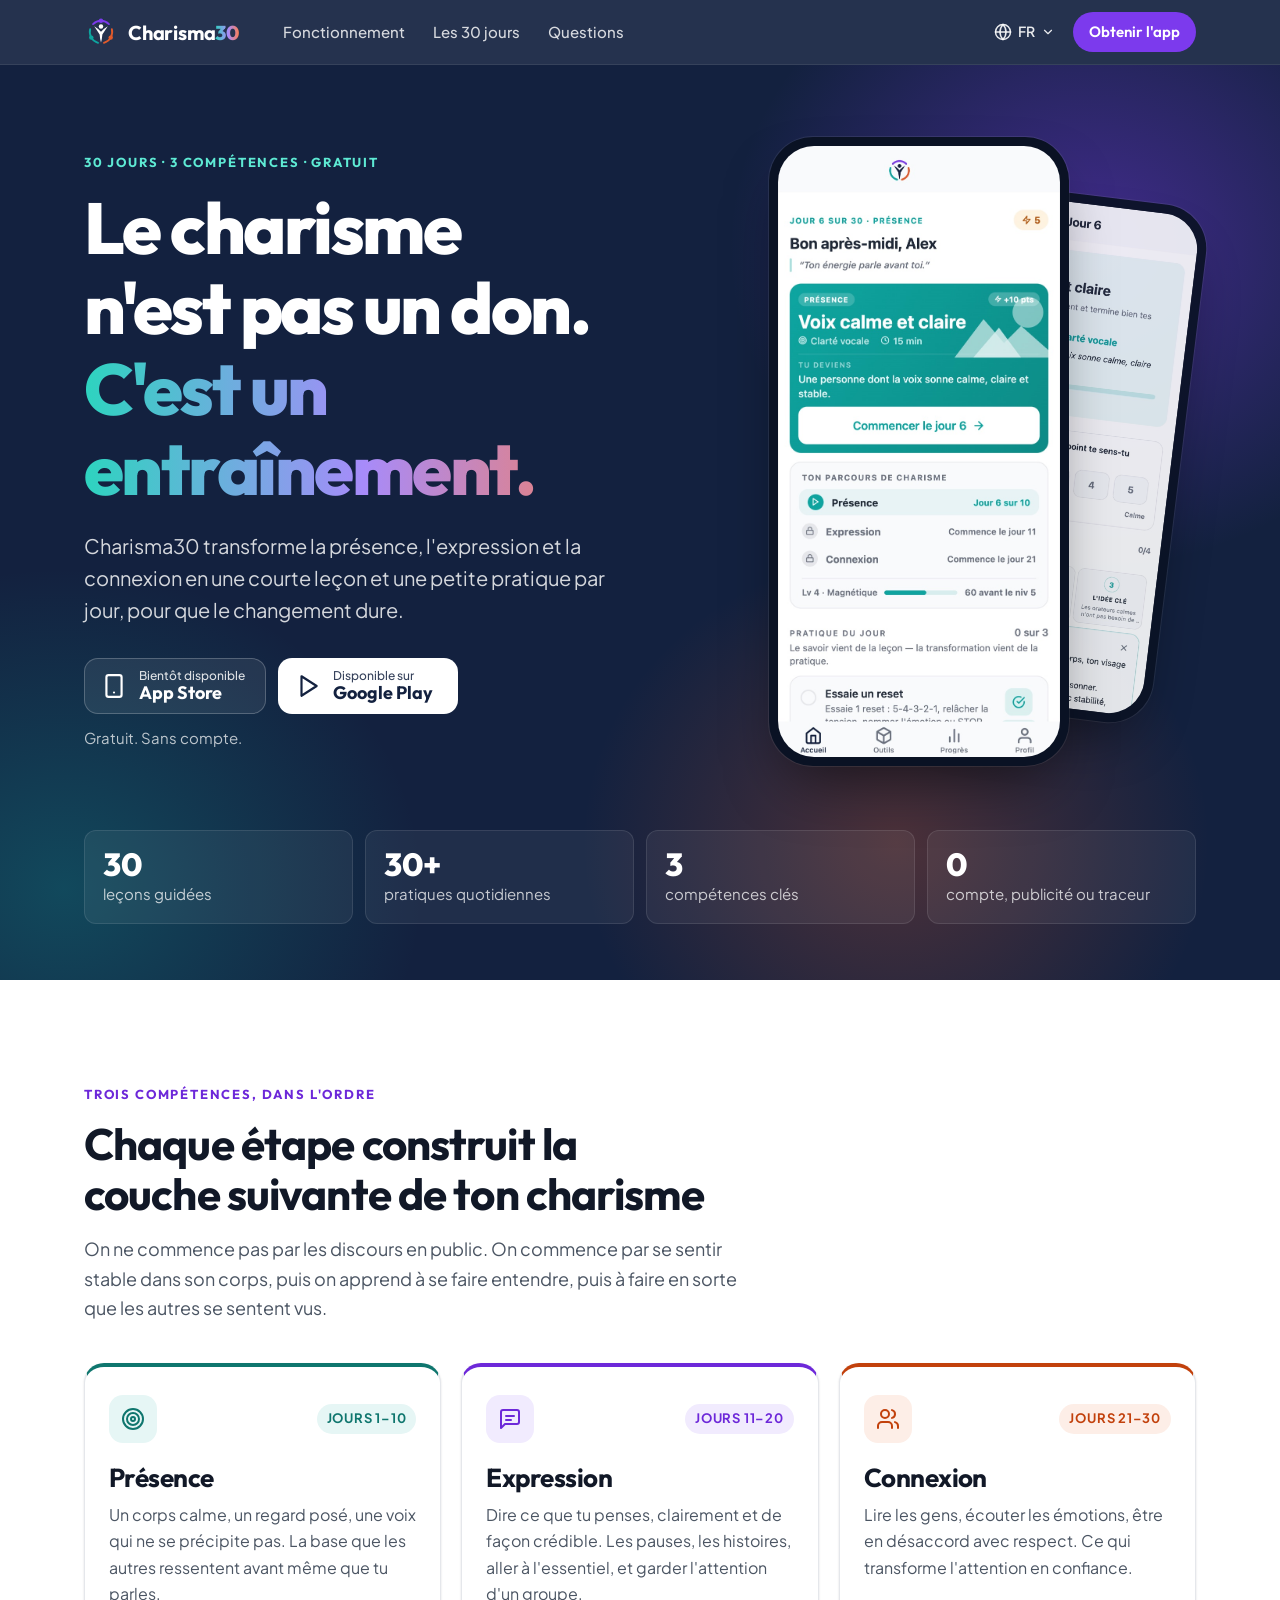
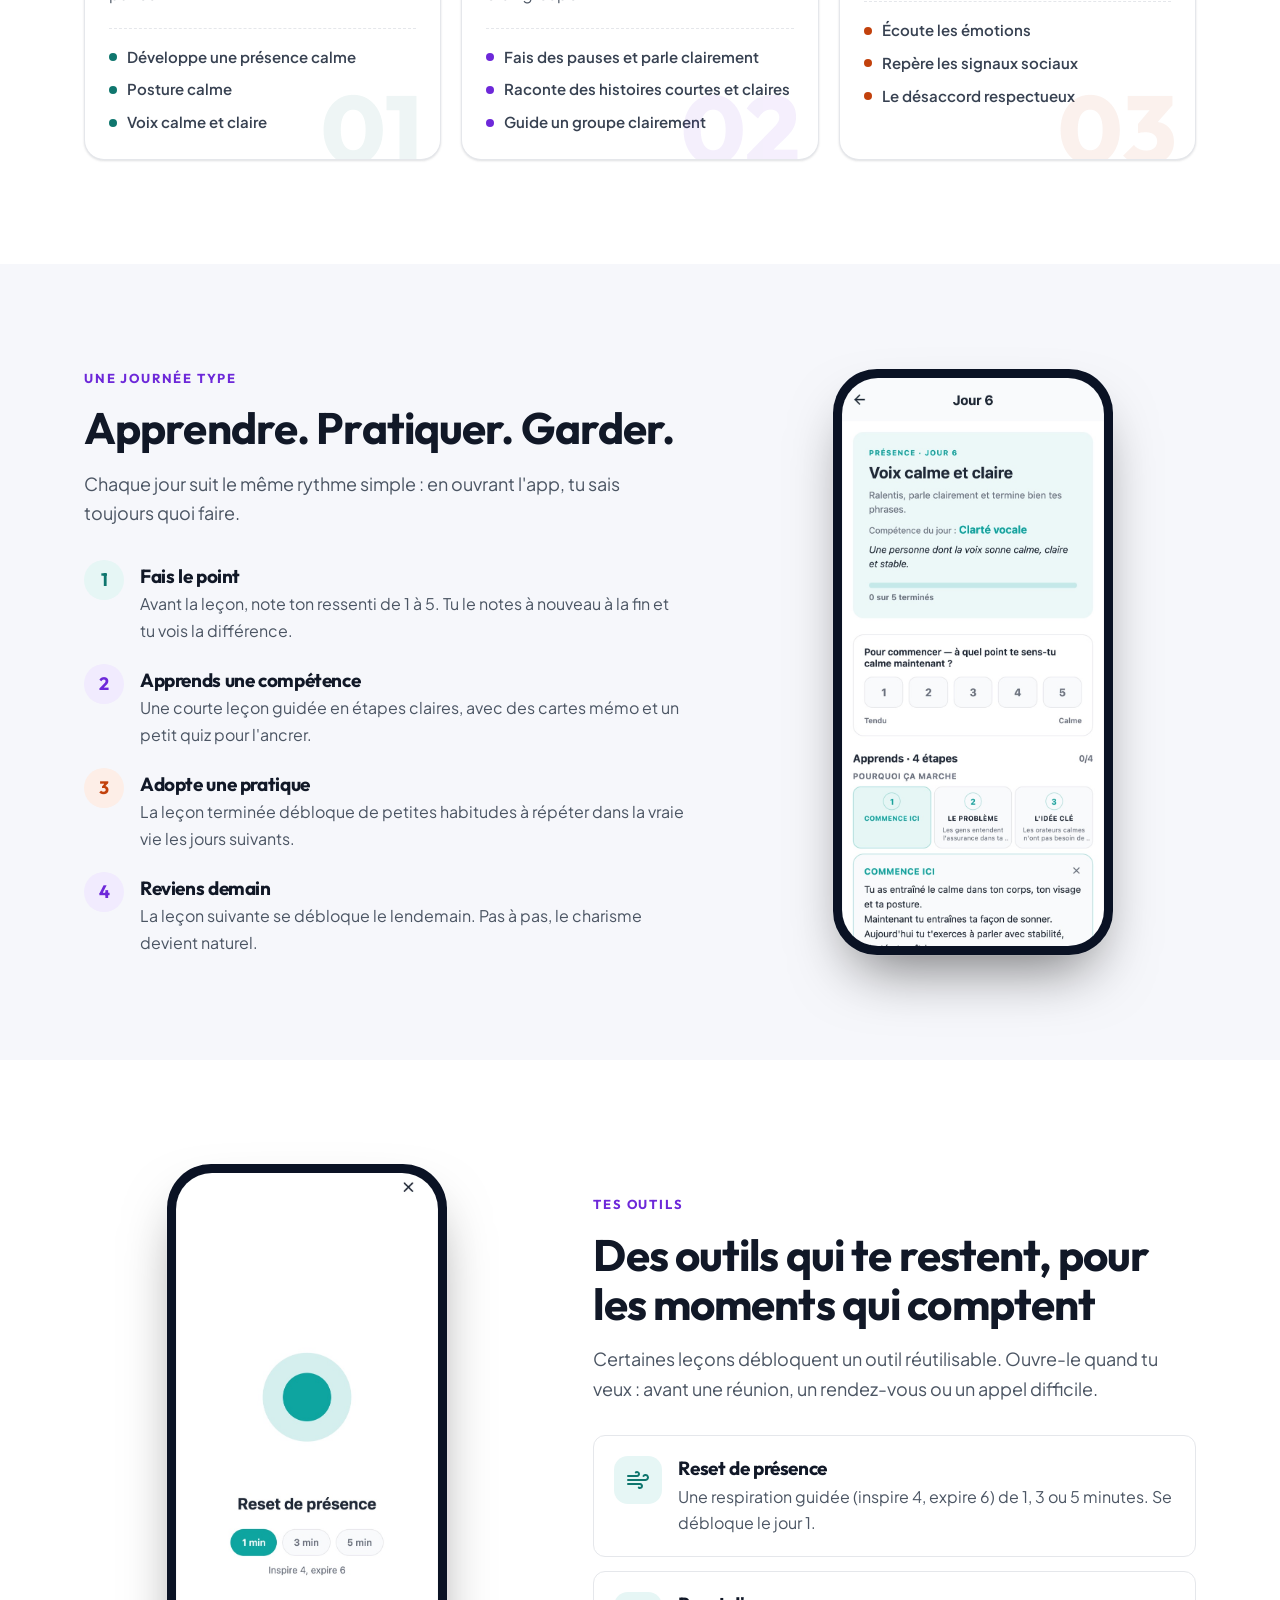
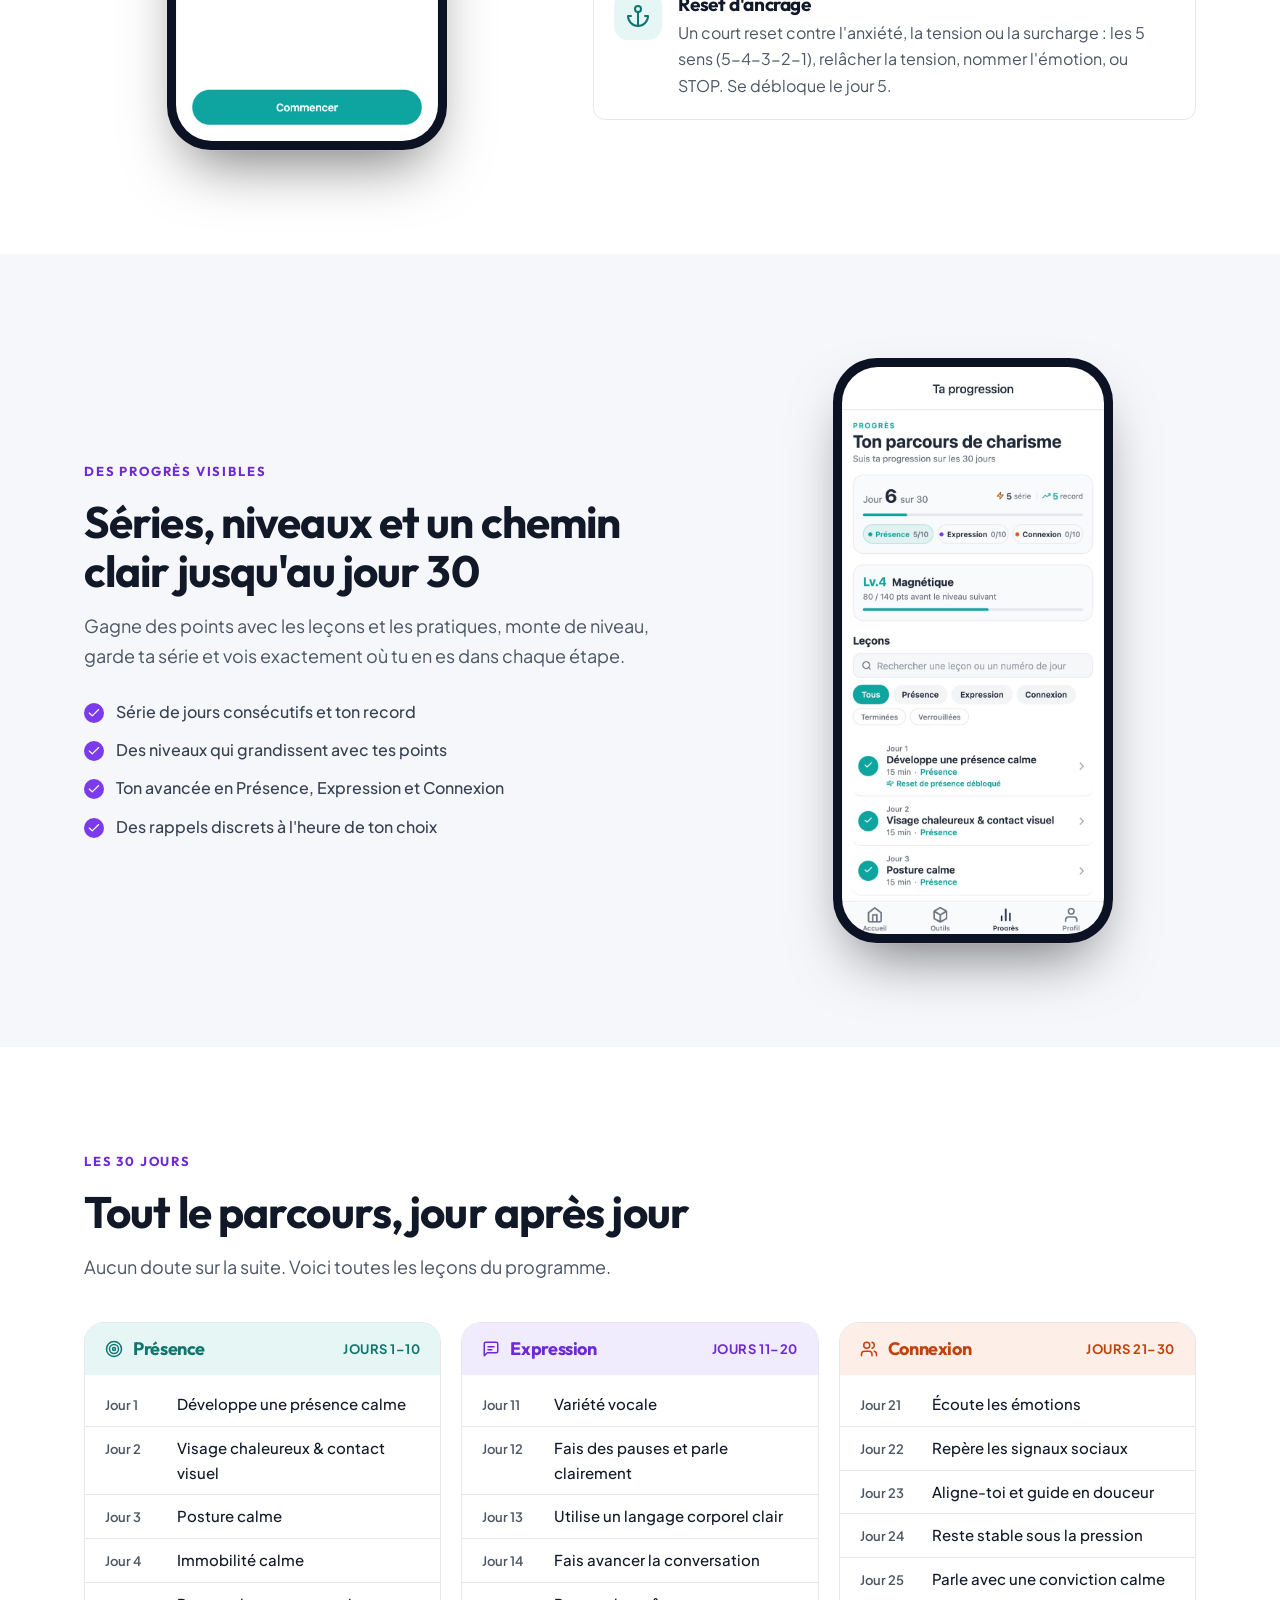
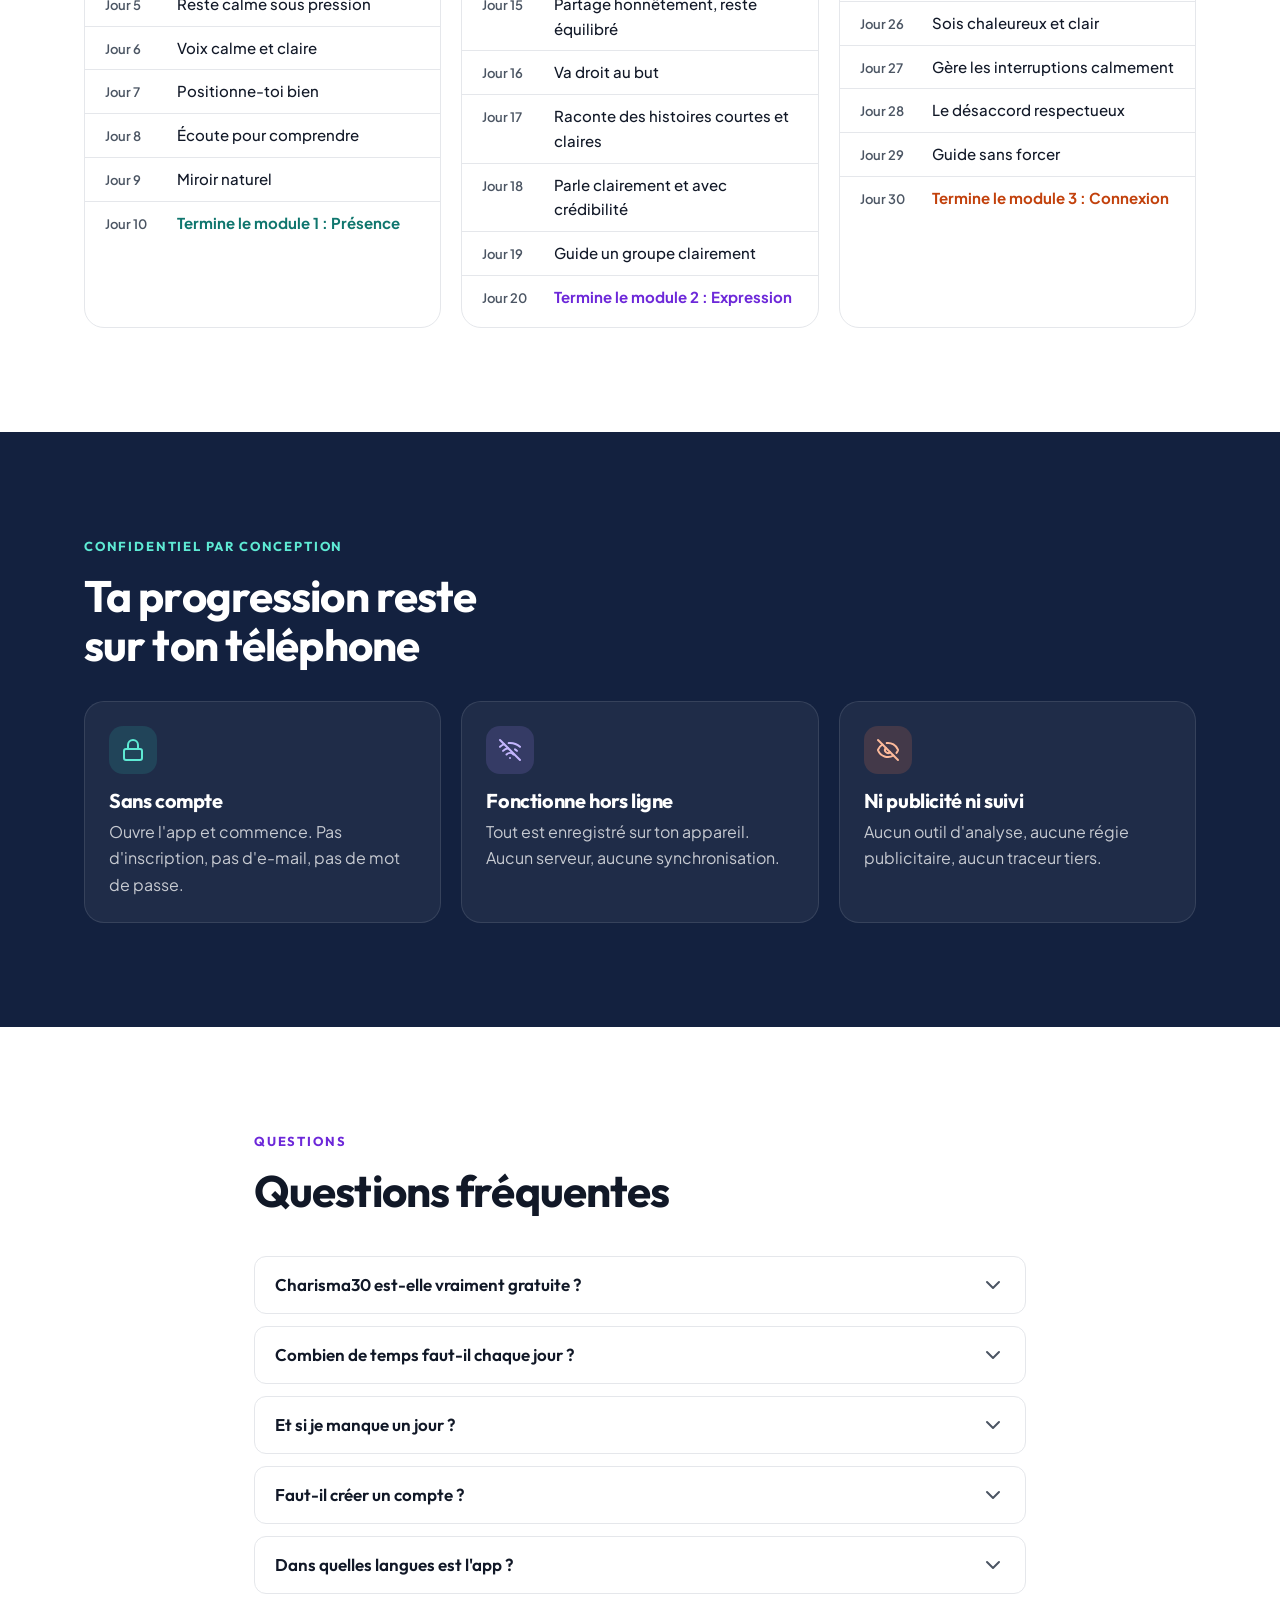
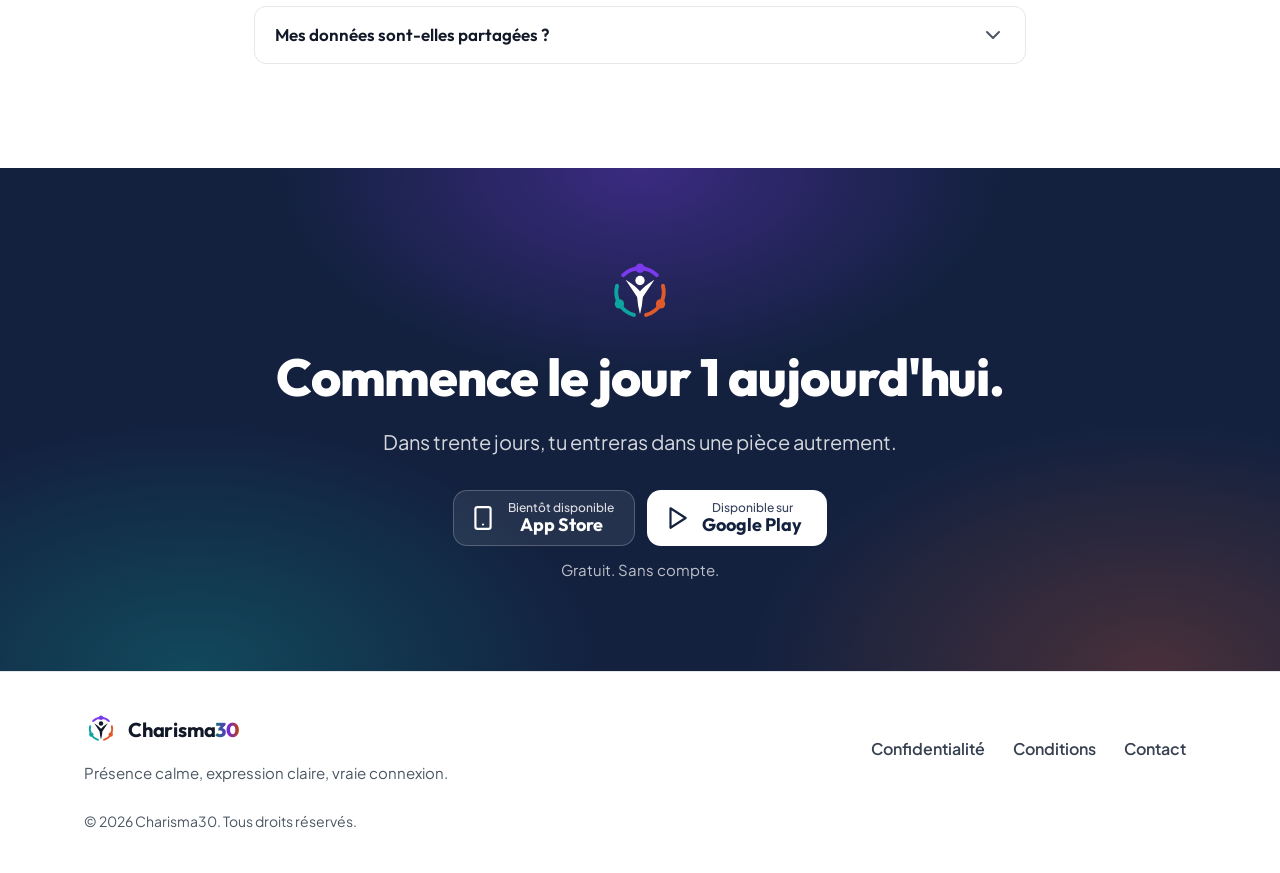
==== commit 08215749: "Google Play collegato, app tradotta in tre lingue Il pulsante Google Play porta alla scheda dello st" ====
--- a/site/fr/index.html
+++ b/site/fr/index.html
@@ -3,7 +3,7 @@
 <head>
   <meta charset="utf-8">
   <meta name="viewport" content="width=device-width, initial-scale=1">
-  <title>Charisma30 — Développez un vrai charisme en 30 jours</title>
+  <title>Charisma30 — Développe un vrai charisme en 30 jours</title>
   <meta name="description" content="Un programme gratuit de 30 jours pour une présence calme, une expression claire et une vraie connexion. Une courte leçon et une petite pratique par jour. Sans compte, sans publicité, sans suivi.">
   <meta name="color-scheme" content="light dark">
   <meta name="theme-color" content="#13213F">
@@ -13,7 +13,7 @@
   <link rel="alternate" hreflang="fr" href="https://gianni85g.github.io/charisma30/fr/">
   <link rel="alternate" hreflang="x-default" href="https://gianni85g.github.io/charisma30/">
   <meta property="og:type" content="website">
-  <meta property="og:title" content="Charisma30 — Développez un vrai charisme en 30 jours">
+  <meta property="og:title" content="Charisma30 — Développe un vrai charisme en 30 jours">
   <meta property="og:description" content="Un programme gratuit de 30 jours pour une présence calme, une expression claire et une vraie connexion. Une courte leçon et une petite pratique par jour. Sans compte, sans publicité, sans suivi.">
   <meta property="og:locale" content="fr_FR">
   <meta property="og:image" content="https://gianni85g.github.io/charisma30/assets/img/brand/play-store-feature-graphic-1024x500.png">
@@ -66,16 +66,16 @@
           <p class="lead">Charisma30 transforme la présence, l'expression et la connexion en une courte leçon et une petite pratique par jour, pour que le changement dure.</p>
           <div class="stores">
           <span class="store-btn is-soon" aria-disabled="true"><svg class="icon store-icon" viewBox="0 0 24 24" fill="none" stroke="currentColor" stroke-width="2" stroke-linecap="round" stroke-linejoin="round" aria-hidden="true" focusable="false"><rect width="14" height="20" x="5" y="2" rx="2" ry="2"/><path d="M12 18h.01"/></svg><span class="store-text"><small>Bientôt disponible</small><strong>App Store</strong></span></span>
-          <span class="store-btn is-soon" aria-disabled="true"><svg class="icon store-icon" viewBox="0 0 24 24" fill="none" stroke="currentColor" stroke-width="2" stroke-linecap="round" stroke-linejoin="round" aria-hidden="true" focusable="false"><polygon points="6 3 20 12 6 21 6 3"/></svg><span class="store-text"><small>Bientôt disponible</small><strong>Google Play</strong></span></span>
+          <a class="store-btn" href="https://play.google.com/store/apps/details?id=com.charisma30.app&amp;hl=fr" rel="noopener"><svg class="icon store-icon" viewBox="0 0 24 24" fill="none" stroke="currentColor" stroke-width="2" stroke-linecap="round" stroke-linejoin="round" aria-hidden="true" focusable="false"><polygon points="6 3 20 12 6 21 6 3"/></svg><span class="store-text"><small>Disponible sur</small><strong>Google Play</strong></span></a>
         </div>
         <p class="store-note">Gratuit. Sans compte.</p>
         </div>
         <div class="hero-visual">
           <figure class="phone phone-back">
-      <picture><img src="../assets/img/screens/lesson.jpg" width="720" height="1560" alt="Écran de la leçon du jour 6 de Charisma30" fetchpriority="high" decoding="async"></picture>
+      <picture><img src="../assets/img/screens/fr/lesson.jpg" width="720" height="1560" alt="Écran de la leçon du jour 6 de Charisma30" fetchpriority="high" decoding="async"></picture>
     </figure>
           <figure class="phone phone-front">
-      <picture><source srcset="../assets/img/screens/home-dark.jpg" media="(prefers-color-scheme: dark)"><img src="../assets/img/screens/home.jpg" width="720" height="1560" alt="Écran d'accueil de Charisma30 : jour 6 sur 30, la leçon Calm, Clear Voice et les pratiques du jour" fetchpriority="high" decoding="async"></picture>
+      <picture><source srcset="../assets/img/screens/fr/home-dark.jpg" media="(prefers-color-scheme: dark)"><img src="../assets/img/screens/fr/home.jpg" width="720" height="1560" alt="Écran d'accueil de Charisma30 : jour 6 sur 30, la leçon Voix calme et claire et les pratiques du jour" fetchpriority="high" decoding="async"></picture>
     </figure>
         </div>
       </div>
@@ -88,7 +88,7 @@
       <div class="container">
         <header class="section-head">
           <p class="eyebrow">Trois compétences, dans l'ordre</p>
-          <h2 id="skills-title">Chaque étape construit la couche suivante de votre charisme</h2>
+          <h2 id="skills-title">Chaque étape construit la couche suivante de ton charisme</h2>
           <p class="section-lead">On ne commence pas par les discours en public. On commence par se sentir stable dans son corps, puis on apprend à se faire entendre, puis à faire en sorte que les autres se sentent vus.</p>
         </header>
         <div class="pillars">
@@ -98,8 +98,8 @@
             <span class="pillar-days">Jours 1–10</span>
           </div>
           <h3>Présence</h3>
-          <p>Un corps calme, un regard posé, une voix qui ne se précipite pas. La base que les autres ressentent avant même que vous parliez.</p>
-          <ul class="pillar-examples"><li>Build Calm Presence</li><li>Calm Posture</li><li>Calm, Clear Voice</li></ul>
+          <p>Un corps calme, un regard posé, une voix qui ne se précipite pas. La base que les autres ressentent avant même que tu parles.</p>
+          <ul class="pillar-examples"><li>Développe une présence calme</li><li>Posture calme</li><li>Voix calme et claire</li></ul>
           <span class="pillar-index" aria-hidden="true">01</span>
         </article>
         <article class="pillar pillar-expression">
@@ -108,8 +108,8 @@
             <span class="pillar-days">Jours 11–20</span>
           </div>
           <h3>Expression</h3>
-          <p>Dire ce que vous pensez, clairement et de façon crédible. Les pauses, les histoires, aller à l'essentiel, et garder l'attention d'un groupe.</p>
-          <ul class="pillar-examples"><li>Pause and Speak Clearly</li><li>Tell Short, Clear Stories</li><li>Guide a Group Clearly</li></ul>
+          <p>Dire ce que tu penses, clairement et de façon crédible. Les pauses, les histoires, aller à l'essentiel, et garder l'attention d'un groupe.</p>
+          <ul class="pillar-examples"><li>Fais des pauses et parle clairement</li><li>Raconte des histoires courtes et claires</li><li>Guide un groupe clairement</li></ul>
           <span class="pillar-index" aria-hidden="true">02</span>
         </article>
         <article class="pillar pillar-connection">
@@ -119,7 +119,7 @@
           </div>
           <h3>Connexion</h3>
           <p>Lire les gens, écouter les émotions, être en désaccord avec respect. Ce qui transforme l'attention en confiance.</p>
-          <ul class="pillar-examples"><li>Listen for Feelings</li><li>Notice Social Cues</li><li>Respectful Disagreement</li></ul>
+          <ul class="pillar-examples"><li>Écoute les émotions</li><li>Repère les signaux sociaux</li><li>Le désaccord respectueux</li></ul>
           <span class="pillar-index" aria-hidden="true">03</span>
         </article>
         </div>
@@ -131,29 +131,29 @@
         <div class="split-copy">
           <p class="eyebrow">Une journée type</p>
           <h2 id="how-title">Apprendre. Pratiquer. Garder.</h2>
-          <p class="section-lead">Chaque jour suit le même rythme simple : en ouvrant l'app, vous savez toujours quoi faire.</p>
+          <p class="section-lead">Chaque jour suit le même rythme simple : en ouvrant l'app, tu sais toujours quoi faire.</p>
           <ol class="steps">
           <li class="step">
             <span class="step-n" aria-hidden="true">1</span>
-            <div><h3>Faites le point</h3><p>Avant la leçon, notez votre ressenti de 1 à 5. Vous le notez à nouveau à la fin et voyez la différence.</p></div>
+            <div><h3>Fais le point</h3><p>Avant la leçon, note ton ressenti de 1 à 5. Tu le notes à nouveau à la fin et tu vois la différence.</p></div>
           </li>
           <li class="step">
             <span class="step-n" aria-hidden="true">2</span>
-            <div><h3>Apprenez une compétence</h3><p>Une courte leçon guidée en étapes claires, avec des flashcards et un petit quiz pour l'ancrer.</p></div>
+            <div><h3>Apprends une compétence</h3><p>Une courte leçon guidée en étapes claires, avec des cartes mémo et un petit quiz pour l'ancrer.</p></div>
           </li>
           <li class="step">
             <span class="step-n" aria-hidden="true">3</span>
-            <div><h3>Adoptez une pratique</h3><p>La leçon terminée débloque de petites habitudes à répéter dans la vraie vie les jours suivants.</p></div>
+            <div><h3>Adopte une pratique</h3><p>La leçon terminée débloque de petites habitudes à répéter dans la vraie vie les jours suivants.</p></div>
           </li>
           <li class="step">
             <span class="step-n" aria-hidden="true">4</span>
-            <div><h3>Revenez demain</h3><p>La leçon suivante se débloque le lendemain. Pas à pas, le charisme devient naturel.</p></div>
+            <div><h3>Reviens demain</h3><p>La leçon suivante se débloque le lendemain. Pas à pas, le charisme devient naturel.</p></div>
           </li>
           </ol>
         </div>
         <div class="split-visual">
           <figure class="phone ">
-      <picture><img src="../assets/img/screens/lesson.jpg" width="720" height="1560" alt="Écran de la leçon : la note de départ de Tense à Calm et les quatre étapes de la leçon" loading="lazy" decoding="async"></picture>
+      <picture><img src="../assets/img/screens/fr/lesson.jpg" width="720" height="1560" alt="Écran de la leçon du jour 6 : la note de départ et les étapes de la leçon" loading="lazy" decoding="async"></picture>
     </figure>
         </div>
       </div>
@@ -162,23 +162,23 @@
     <section class="section" id="toolkit" aria-labelledby="toolkit-title">
       <div class="container split split-reverse">
         <div class="split-copy">
-          <p class="eyebrow">Votre boîte à outils</p>
-          <h2 id="toolkit-title">Des outils qui vous restent, pour les moments qui comptent</h2>
-          <p class="section-lead">Certaines leçons débloquent un outil réutilisable. Ouvrez-le quand vous voulez : avant une réunion, un rendez-vous ou un appel difficile.</p>
+          <p class="eyebrow">Tes outils</p>
+          <h2 id="toolkit-title">Des outils qui te restent, pour les moments qui comptent</h2>
+          <p class="section-lead">Certaines leçons débloquent un outil réutilisable. Ouvre-le quand tu veux : avant une réunion, un rendez-vous ou un appel difficile.</p>
           <ul class="tools">
           <li class="tool">
             <span class="tool-icon"><svg class="icon" viewBox="0 0 24 24" fill="none" stroke="currentColor" stroke-width="2" stroke-linecap="round" stroke-linejoin="round" aria-hidden="true" focusable="false"><path d="M12.8 19.6A2 2 0 1 0 14 16H2"/><path d="M17.5 8a2.5 2.5 0 1 1 2 4H2"/><path d="M9.8 4.4A2 2 0 1 1 11 8H2"/></svg></span>
-            <div><h3>Presence Reset</h3><p>Une respiration guidée (inspirer 4, expirer 6) de 1, 3 ou 5 minutes. Se débloque le jour 1.</p></div>
+            <div><h3>Reset de présence</h3><p>Une respiration guidée (inspire 4, expire 6) de 1, 3 ou 5 minutes. Se débloque le jour 1.</p></div>
           </li>
           <li class="tool">
             <span class="tool-icon"><svg class="icon" viewBox="0 0 24 24" fill="none" stroke="currentColor" stroke-width="2" stroke-linecap="round" stroke-linejoin="round" aria-hidden="true" focusable="false"><path d="M12 22V8"/><path d="M5 12H2a10 10 0 0 0 20 0h-3"/><circle cx="12" cy="5" r="3"/></svg></span>
-            <div><h3>Grounding Reset</h3><p>Un court reset contre l'anxiété, la tension ou la surcharge : les 5 sens (5-4-3-2-1), relâcher la tension, nommer l'émotion, ou STOP. Se débloque le jour 5.</p></div>
+            <div><h3>Reset d'ancrage</h3><p>Un court reset contre l'anxiété, la tension ou la surcharge : les 5 sens (5-4-3-2-1), relâcher la tension, nommer l'émotion, ou STOP. Se débloque le jour 5.</p></div>
           </li>
           </ul>
         </div>
         <div class="split-visual">
           <figure class="phone ">
-      <picture><img src="../assets/img/screens/tool.jpg" width="720" height="1560" alt="Outil Presence Reset : un cercle de respiration avec les options 1, 3 et 5 minutes" loading="lazy" decoding="async"></picture>
+      <picture><img src="../assets/img/screens/fr/tool.jpg" width="720" height="1560" alt="Outil Reset de présence : un cercle de respiration avec les options 1, 3 et 5 minutes" loading="lazy" decoding="async"></picture>
     </figure>
         </div>
       </div>
@@ -189,12 +189,12 @@
         <div class="split-copy">
           <p class="eyebrow">Des progrès visibles</p>
           <h2 id="progress-title">Séries, niveaux et un chemin clair jusqu'au jour 30</h2>
-          <p class="section-lead">Gagnez des points avec les leçons et les pratiques, montez de niveau, gardez votre série et voyez exactement où vous en êtes dans chaque étape.</p>
-          <ul class="checks"><li><svg class="icon icon-sm" viewBox="0 0 24 24" fill="none" stroke="currentColor" stroke-width="2" stroke-linecap="round" stroke-linejoin="round" aria-hidden="true" focusable="false"><path d="M20 6 9 17l-5-5"/></svg><span>Série de jours consécutifs et votre record</span></li><li><svg class="icon icon-sm" viewBox="0 0 24 24" fill="none" stroke="currentColor" stroke-width="2" stroke-linecap="round" stroke-linejoin="round" aria-hidden="true" focusable="false"><path d="M20 6 9 17l-5-5"/></svg><span>Des niveaux qui grandissent avec vos points</span></li><li><svg class="icon icon-sm" viewBox="0 0 24 24" fill="none" stroke="currentColor" stroke-width="2" stroke-linecap="round" stroke-linejoin="round" aria-hidden="true" focusable="false"><path d="M20 6 9 17l-5-5"/></svg><span>Votre avancée en Présence, Expression et Connexion</span></li><li><svg class="icon icon-sm" viewBox="0 0 24 24" fill="none" stroke="currentColor" stroke-width="2" stroke-linecap="round" stroke-linejoin="round" aria-hidden="true" focusable="false"><path d="M20 6 9 17l-5-5"/></svg><span>Des rappels discrets à l'heure de votre choix</span></li></ul>
+          <p class="section-lead">Gagne des points avec les leçons et les pratiques, monte de niveau, garde ta série et vois exactement où tu en es dans chaque étape.</p>
+          <ul class="checks"><li><svg class="icon icon-sm" viewBox="0 0 24 24" fill="none" stroke="currentColor" stroke-width="2" stroke-linecap="round" stroke-linejoin="round" aria-hidden="true" focusable="false"><path d="M20 6 9 17l-5-5"/></svg><span>Série de jours consécutifs et ton record</span></li><li><svg class="icon icon-sm" viewBox="0 0 24 24" fill="none" stroke="currentColor" stroke-width="2" stroke-linecap="round" stroke-linejoin="round" aria-hidden="true" focusable="false"><path d="M20 6 9 17l-5-5"/></svg><span>Des niveaux qui grandissent avec tes points</span></li><li><svg class="icon icon-sm" viewBox="0 0 24 24" fill="none" stroke="currentColor" stroke-width="2" stroke-linecap="round" stroke-linejoin="round" aria-hidden="true" focusable="false"><path d="M20 6 9 17l-5-5"/></svg><span>Ton avancée en Présence, Expression et Connexion</span></li><li><svg class="icon icon-sm" viewBox="0 0 24 24" fill="none" stroke="currentColor" stroke-width="2" stroke-linecap="round" stroke-linejoin="round" aria-hidden="true" focusable="false"><path d="M20 6 9 17l-5-5"/></svg><span>Des rappels discrets à l'heure de ton choix</span></li></ul>
         </div>
         <div class="split-visual">
           <figure class="phone ">
-      <picture><source srcset="../assets/img/screens/progress-dark.jpg" media="(prefers-color-scheme: dark)"><img src="../assets/img/screens/progress.jpg" width="720" height="1560" alt="Écran Progrès : jour 6 sur 30, série de 5 jours, niveau 4 Magnetic et la liste des leçons" loading="lazy" decoding="async"></picture>
+      <picture><source srcset="../assets/img/screens/fr/progress-dark.jpg" media="(prefers-color-scheme: dark)"><img src="../assets/img/screens/fr/progress.jpg" width="720" height="1560" alt="Écran Ta progression : jour 6 sur 30, série de 5 jours, niveau 4 Magnétique et la liste des leçons" loading="lazy" decoding="async"></picture>
     </figure>
         </div>
       </div>
@@ -210,18 +210,18 @@
         <div class="journey">
           <div class="journey-col col-presence">
             <h3 class="journey-head"><svg class="icon icon-sm" viewBox="0 0 24 24" fill="none" stroke="currentColor" stroke-width="2" stroke-linecap="round" stroke-linejoin="round" aria-hidden="true" focusable="false"><circle cx="12" cy="12" r="10"/><circle cx="12" cy="12" r="6"/><circle cx="12" cy="12" r="2"/></svg>Présence <span>Jours 1–10</span></h3>
-            <ol class="days"><li class="day"><span class="day-n">Jour 1</span><span class="day-t">Build Calm Presence</span></li><li class="day"><span class="day-n">Jour 2</span><span class="day-t">Warm Face &amp; Eye Contact</span></li><li class="day"><span class="day-n">Jour 3</span><span class="day-t">Calm Posture</span></li><li class="day"><span class="day-n">Jour 4</span><span class="day-t">Calm Stillness</span></li><li class="day"><span class="day-n">Jour 5</span><span class="day-t">Stay Calm Under Pressure</span></li><li class="day"><span class="day-n">Jour 6</span><span class="day-t">Calm, Clear Voice</span></li><li class="day"><span class="day-n">Jour 7</span><span class="day-t">Position Yourself Well</span></li><li class="day"><span class="day-n">Jour 8</span><span class="day-t">Listen to Understand</span></li><li class="day"><span class="day-n">Jour 9</span><span class="day-t">Natural Mirroring</span></li><li class="day is-milestone"><span class="day-n">Jour 10</span><span class="day-t">Complete Module 1: Presence</span></li></ol>
+            <ol class="days"><li class="day"><span class="day-n">Jour 1</span><span class="day-t">Développe une présence calme</span></li><li class="day"><span class="day-n">Jour 2</span><span class="day-t">Visage chaleureux &amp; contact visuel</span></li><li class="day"><span class="day-n">Jour 3</span><span class="day-t">Posture calme</span></li><li class="day"><span class="day-n">Jour 4</span><span class="day-t">Immobilité calme</span></li><li class="day"><span class="day-n">Jour 5</span><span class="day-t">Reste calme sous pression</span></li><li class="day"><span class="day-n">Jour 6</span><span class="day-t">Voix calme et claire</span></li><li class="day"><span class="day-n">Jour 7</span><span class="day-t">Positionne-toi bien</span></li><li class="day"><span class="day-n">Jour 8</span><span class="day-t">Écoute pour comprendre</span></li><li class="day"><span class="day-n">Jour 9</span><span class="day-t">Miroir naturel</span></li><li class="day is-milestone"><span class="day-n">Jour 10</span><span class="day-t">Termine le module 1 : Présence</span></li></ol>
           </div>
           <div class="journey-col col-expression">
             <h3 class="journey-head"><svg class="icon icon-sm" viewBox="0 0 24 24" fill="none" stroke="currentColor" stroke-width="2" stroke-linecap="round" stroke-linejoin="round" aria-hidden="true" focusable="false"><path d="M21 15a2 2 0 0 1-2 2H7l-4 4V5a2 2 0 0 1 2-2h14a2 2 0 0 1 2 2z"/><path d="M8 9h8"/><path d="M8 13h5"/></svg>Expression <span>Jours 11–20</span></h3>
-            <ol class="days"><li class="day"><span class="day-n">Jour 11</span><span class="day-t">Voice Variety</span></li><li class="day"><span class="day-n">Jour 12</span><span class="day-t">Pause and Speak Clearly</span></li><li class="day"><span class="day-n">Jour 13</span><span class="day-t">Use Clear Body Language</span></li><li class="day"><span class="day-n">Jour 14</span><span class="day-t">Keep Conversation Moving</span></li><li class="day"><span class="day-n">Jour 15</span><span class="day-t">Share Honestly, Stay Balanced</span></li><li class="day"><span class="day-n">Jour 16</span><span class="day-t">Get to the Point</span></li><li class="day"><span class="day-n">Jour 17</span><span class="day-t">Tell Short, Clear Stories</span></li><li class="day"><span class="day-n">Jour 18</span><span class="day-t">Speak Clearly and Credibly</span></li><li class="day"><span class="day-n">Jour 19</span><span class="day-t">Guide a Group Clearly</span></li><li class="day is-milestone"><span class="day-n">Jour 20</span><span class="day-t">Complete Module 2: Expression</span></li></ol>
+            <ol class="days"><li class="day"><span class="day-n">Jour 11</span><span class="day-t">Variété vocale</span></li><li class="day"><span class="day-n">Jour 12</span><span class="day-t">Fais des pauses et parle clairement</span></li><li class="day"><span class="day-n">Jour 13</span><span class="day-t">Utilise un langage corporel clair</span></li><li class="day"><span class="day-n">Jour 14</span><span class="day-t">Fais avancer la conversation</span></li><li class="day"><span class="day-n">Jour 15</span><span class="day-t">Partage honnêtement, reste équilibré</span></li><li class="day"><span class="day-n">Jour 16</span><span class="day-t">Va droit au but</span></li><li class="day"><span class="day-n">Jour 17</span><span class="day-t">Raconte des histoires courtes et claires</span></li><li class="day"><span class="day-n">Jour 18</span><span class="day-t">Parle clairement et avec crédibilité</span></li><li class="day"><span class="day-n">Jour 19</span><span class="day-t">Guide un groupe clairement</span></li><li class="day is-milestone"><span class="day-n">Jour 20</span><span class="day-t">Termine le module 2 : Expression</span></li></ol>
           </div>
           <div class="journey-col col-connection">
             <h3 class="journey-head"><svg class="icon icon-sm" viewBox="0 0 24 24" fill="none" stroke="currentColor" stroke-width="2" stroke-linecap="round" stroke-linejoin="round" aria-hidden="true" focusable="false"><path d="M16 21v-2a4 4 0 0 0-4-4H6a4 4 0 0 0-4 4v2"/><circle cx="9" cy="7" r="4"/><path d="M22 21v-2a4 4 0 0 0-3-3.87"/><path d="M16 3.13a4 4 0 0 1 0 7.75"/></svg>Connexion <span>Jours 21–30</span></h3>
-            <ol class="days"><li class="day"><span class="day-n">Jour 21</span><span class="day-t">Listen for Feelings</span></li><li class="day"><span class="day-n">Jour 22</span><span class="day-t">Notice Social Cues</span></li><li class="day"><span class="day-n">Jour 23</span><span class="day-t">Match and Guide Gently</span></li><li class="day"><span class="day-n">Jour 24</span><span class="day-t">Stay Steady Under Pressure</span></li><li class="day"><span class="day-n">Jour 25</span><span class="day-t">Speak With Calm Conviction</span></li><li class="day"><span class="day-n">Jour 26</span><span class="day-t">Be Warm and Clear</span></li><li class="day"><span class="day-n">Jour 27</span><span class="day-t">Handle Interruptions Calmly</span></li><li class="day"><span class="day-n">Jour 28</span><span class="day-t">Respectful Disagreement</span></li><li class="day"><span class="day-n">Jour 29</span><span class="day-t">Guide Without Pushing</span></li><li class="day is-milestone"><span class="day-n">Jour 30</span><span class="day-t">Complete Module 3: Connection</span></li></ol>
-          </div>
-        </div>
-        <p class="journey-note">Les titres sont ceux de l'app, qui est pour l'instant en anglais.</p>
+            <ol class="days"><li class="day"><span class="day-n">Jour 21</span><span class="day-t">Écoute les émotions</span></li><li class="day"><span class="day-n">Jour 22</span><span class="day-t">Repère les signaux sociaux</span></li><li class="day"><span class="day-n">Jour 23</span><span class="day-t">Aligne-toi et guide en douceur</span></li><li class="day"><span class="day-n">Jour 24</span><span class="day-t">Reste stable sous la pression</span></li><li class="day"><span class="day-n">Jour 25</span><span class="day-t">Parle avec une conviction calme</span></li><li class="day"><span class="day-n">Jour 26</span><span class="day-t">Sois chaleureux et clair</span></li><li class="day"><span class="day-n">Jour 27</span><span class="day-t">Gère les interruptions calmement</span></li><li class="day"><span class="day-n">Jour 28</span><span class="day-t">Le désaccord respectueux</span></li><li class="day"><span class="day-n">Jour 29</span><span class="day-t">Guide sans forcer</span></li><li class="day is-milestone"><span class="day-n">Jour 30</span><span class="day-t">Termine le module 3 : Connexion</span></li></ol>
+          </div>
+        </div>
+        
       </div>
     </section>
 
@@ -229,18 +229,18 @@
       <div class="container">
         <header class="section-head">
           <p class="eyebrow eyebrow-light">Confidentiel par conception</p>
-          <h2 id="privacy-title">Votre progression reste sur votre téléphone</h2>
+          <h2 id="privacy-title">Ta progression reste sur ton téléphone</h2>
         </header>
         <ul class="privs">
           <li class="priv">
             <span class="priv-icon"><svg class="icon" viewBox="0 0 24 24" fill="none" stroke="currentColor" stroke-width="2" stroke-linecap="round" stroke-linejoin="round" aria-hidden="true" focusable="false"><rect width="18" height="11" x="3" y="11" rx="2" ry="2"/><path d="M7 11V7a5 5 0 0 1 10 0v4"/></svg></span>
             <h3>Sans compte</h3>
-            <p>Ouvrez l'app et commencez. Pas d'inscription, pas d'e-mail, pas de mot de passe.</p>
+            <p>Ouvre l'app et commence. Pas d'inscription, pas d'e-mail, pas de mot de passe.</p>
           </li>
           <li class="priv">
             <span class="priv-icon"><svg class="icon" viewBox="0 0 24 24" fill="none" stroke="currentColor" stroke-width="2" stroke-linecap="round" stroke-linejoin="round" aria-hidden="true" focusable="false"><path d="M12 20h.01"/><path d="M8.5 16.429a5 5 0 0 1 7 0"/><path d="M5 12.859a10 10 0 0 1 5.17-2.69"/><path d="M19 12.859a10 10 0 0 0-2.007-1.523"/><path d="M2 8.82a15 15 0 0 1 4.177-2.643"/><path d="M22 8.82a15 15 0 0 0-11.288-3.764"/><path d="m2 2 20 20"/></svg></span>
             <h3>Fonctionne hors ligne</h3>
-            <p>Tout est enregistré sur votre appareil. Aucun serveur, aucune synchronisation.</p>
+            <p>Tout est enregistré sur ton appareil. Aucun serveur, aucune synchronisation.</p>
           </li>
           <li class="priv">
             <span class="priv-icon"><svg class="icon" viewBox="0 0 24 24" fill="none" stroke="currentColor" stroke-width="2" stroke-linecap="round" stroke-linejoin="round" aria-hidden="true" focusable="false"><path d="M10.733 5.076a10.744 10.744 0 0 1 11.205 6.575 1 1 0 0 1 0 .696 10.747 10.747 0 0 1-1.444 2.49"/><path d="M14.084 14.158a3 3 0 0 1-4.242-4.242"/><path d="M17.479 17.499a10.75 10.75 0 0 1-15.417-5.151 1 1 0 0 1 0-.696 10.75 10.75 0 0 1 4.446-5.143"/><path d="m2 2 20 20"/></svg></span>
@@ -264,23 +264,23 @@
           </details>
           <details class="faq-item">
             <summary><span>Combien de temps faut-il chaque jour ?</span><svg class="icon faq-chev" viewBox="0 0 24 24" fill="none" stroke="currentColor" stroke-width="2" stroke-linecap="round" stroke-linejoin="round" aria-hidden="true" focusable="false"><path d="m6 9 6 6 6-6"/></svg></summary>
-            <p>Une courte leçon et de petites pratiques à glisser dans votre journée. En général, quelques minutes pour les pratiques et environ un quart d'heure pour la leçon.</p>
+            <p>Une courte leçon et de petites pratiques à glisser dans ta journée. En général, quelques minutes pour les pratiques et environ un quart d'heure pour la leçon.</p>
           </details>
           <details class="faq-item">
             <summary><span>Et si je manque un jour ?</span><svg class="icon faq-chev" viewBox="0 0 24 24" fill="none" stroke="currentColor" stroke-width="2" stroke-linecap="round" stroke-linejoin="round" aria-hidden="true" focusable="false"><path d="m6 9 6 6 6-6"/></svg></summary>
-            <p>Vous ne perdez rien. La leçon suivante vous attend et vous reprenez là où vous en étiez. Votre série repart à zéro, pas vos progrès.</p>
+            <p>Tu ne perds rien. La leçon suivante t'attend et tu reprends là où tu en étais. Ta série repart à zéro, pas tes progrès.</p>
           </details>
           <details class="faq-item">
             <summary><span>Faut-il créer un compte ?</span><svg class="icon faq-chev" viewBox="0 0 24 24" fill="none" stroke="currentColor" stroke-width="2" stroke-linecap="round" stroke-linejoin="round" aria-hidden="true" focusable="false"><path d="m6 9 6 6 6-6"/></svg></summary>
-            <p>Non. Il n'y a pas d'inscription. Votre nom, vos progrès et vos habitudes restent uniquement sur votre téléphone.</p>
-          </details>
-          <details class="faq-item">
-            <summary><span>Dans quelle langue est l'app ?</span><svg class="icon faq-chev" viewBox="0 0 24 24" fill="none" stroke="currentColor" stroke-width="2" stroke-linecap="round" stroke-linejoin="round" aria-hidden="true" focusable="false"><path d="m6 9 6 6 6-6"/></svg></summary>
-            <p>Pour l'instant, l'app est en anglais.</p>
+            <p>Non. Il n'y a pas d'inscription. Ton nom, tes progrès et tes habitudes restent uniquement sur ton téléphone.</p>
+          </details>
+          <details class="faq-item">
+            <summary><span>Dans quelles langues est l'app ?</span><svg class="icon faq-chev" viewBox="0 0 24 24" fill="none" stroke="currentColor" stroke-width="2" stroke-linecap="round" stroke-linejoin="round" aria-hidden="true" focusable="false"><path d="m6 9 6 6 6-6"/></svg></summary>
+            <p>En français, en anglais et en italien. Tu peux changer de langue à tout moment dans Profil → Langue.</p>
           </details>
           <details class="faq-item">
             <summary><span>Mes données sont-elles partagées ?</span><svg class="icon faq-chev" viewBox="0 0 24 24" fill="none" stroke="currentColor" stroke-width="2" stroke-linecap="round" stroke-linejoin="round" aria-hidden="true" focusable="false"><path d="m6 9 6 6 6-6"/></svg></summary>
-            <p>Non. Charisma30 n'envoie vos données nulle part et n'utilise aucun service d'analyse ni de publicité. Vous pouvez tout effacer à tout moment depuis Profile → Reset Progress.</p>
+            <p>Non. Charisma30 n'envoie tes données nulle part et n'utilise aucun service d'analyse ni de publicité. Tu peux tout effacer à tout moment dans Profil → Réinitialiser la progression.</p>
           </details>
         </div>
       </div>
@@ -300,11 +300,11 @@
   <circle cx="50" cy="34" r="6.5" fill="#ffffff"/>
   <path d="M30 33 Q43 41 50 49 Q57 41 70 33 Q62 45 54 57 Q53 70 50 81 Q47 70 46 57 Q38 45 30 33 Z" fill="#ffffff"/>
 </svg>
-        <h2 id="final-title">Commencez le jour 1 aujourd'hui.</h2>
-        <p class="lead">Dans trente jours, vous entrerez dans une pièce autrement.</p>
+        <h2 id="final-title">Commence le jour 1 aujourd'hui.</h2>
+        <p class="lead">Dans trente jours, tu entreras dans une pièce autrement.</p>
         <div class="stores">
           <span class="store-btn is-soon" aria-disabled="true"><svg class="icon store-icon" viewBox="0 0 24 24" fill="none" stroke="currentColor" stroke-width="2" stroke-linecap="round" stroke-linejoin="round" aria-hidden="true" focusable="false"><rect width="14" height="20" x="5" y="2" rx="2" ry="2"/><path d="M12 18h.01"/></svg><span class="store-text"><small>Bientôt disponible</small><strong>App Store</strong></span></span>
-          <span class="store-btn is-soon" aria-disabled="true"><svg class="icon store-icon" viewBox="0 0 24 24" fill="none" stroke="currentColor" stroke-width="2" stroke-linecap="round" stroke-linejoin="round" aria-hidden="true" focusable="false"><polygon points="6 3 20 12 6 21 6 3"/></svg><span class="store-text"><small>Bientôt disponible</small><strong>Google Play</strong></span></span>
+          <a class="store-btn" href="https://play.google.com/store/apps/details?id=com.charisma30.app&amp;hl=fr" rel="noopener"><svg class="icon store-icon" viewBox="0 0 24 24" fill="none" stroke="currentColor" stroke-width="2" stroke-linecap="round" stroke-linejoin="round" aria-hidden="true" focusable="false"><polygon points="6 3 20 12 6 21 6 3"/></svg><span class="store-text"><small>Disponible sur</small><strong>Google Play</strong></span></a>
         </div>
         <p class="store-note">Gratuit. Sans compte.</p>
       </div>
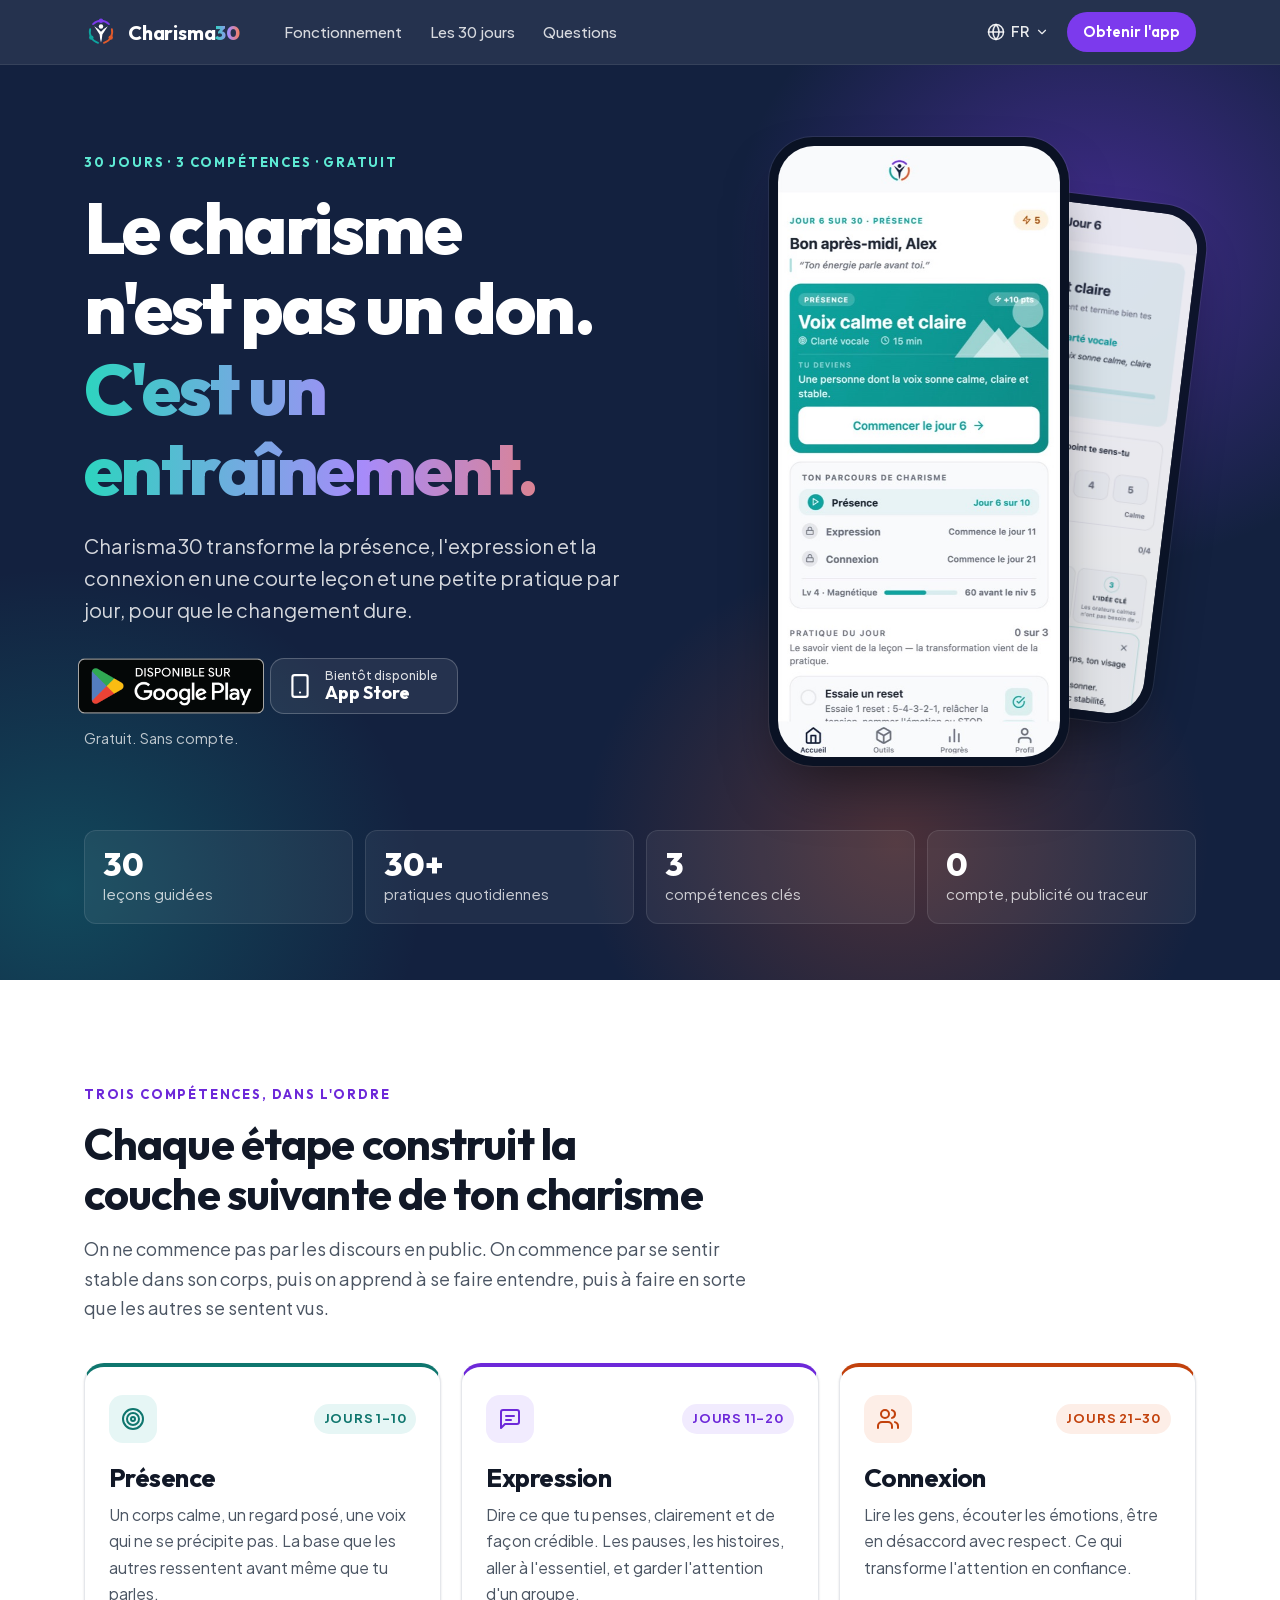
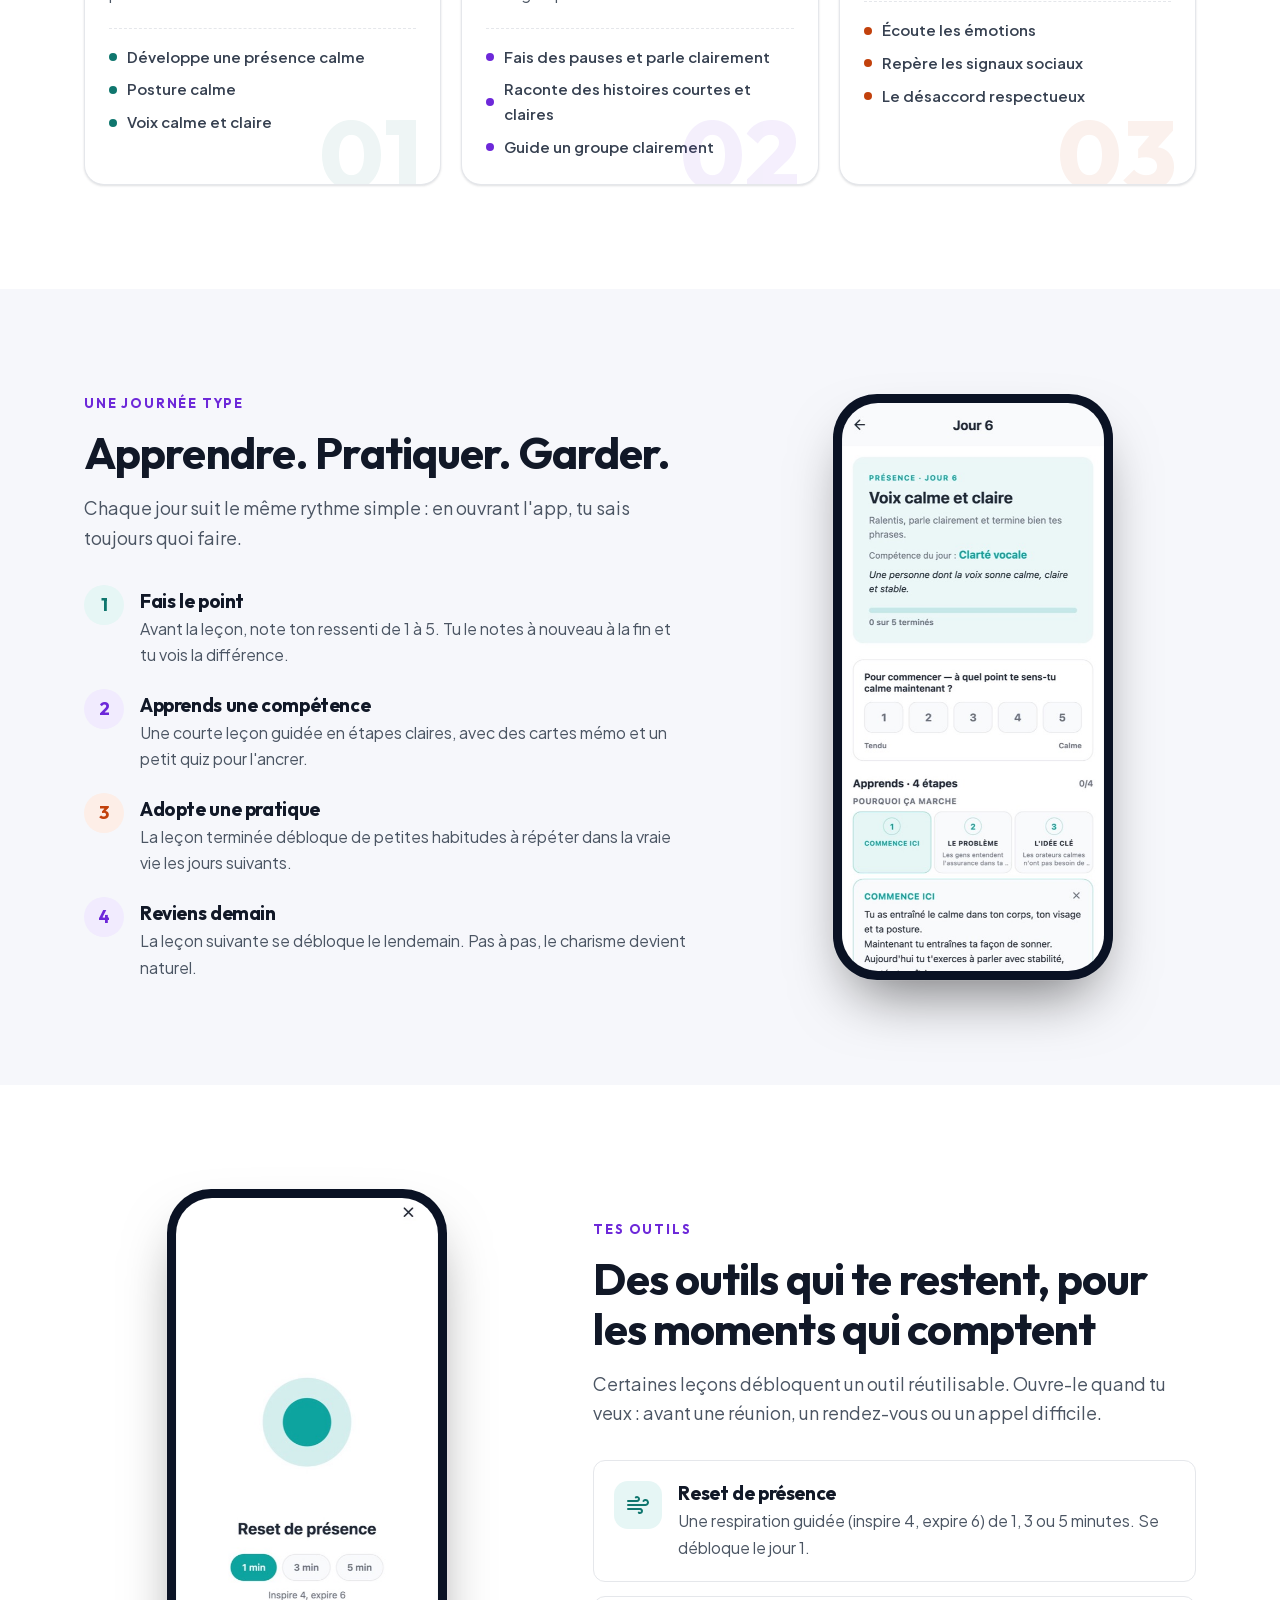
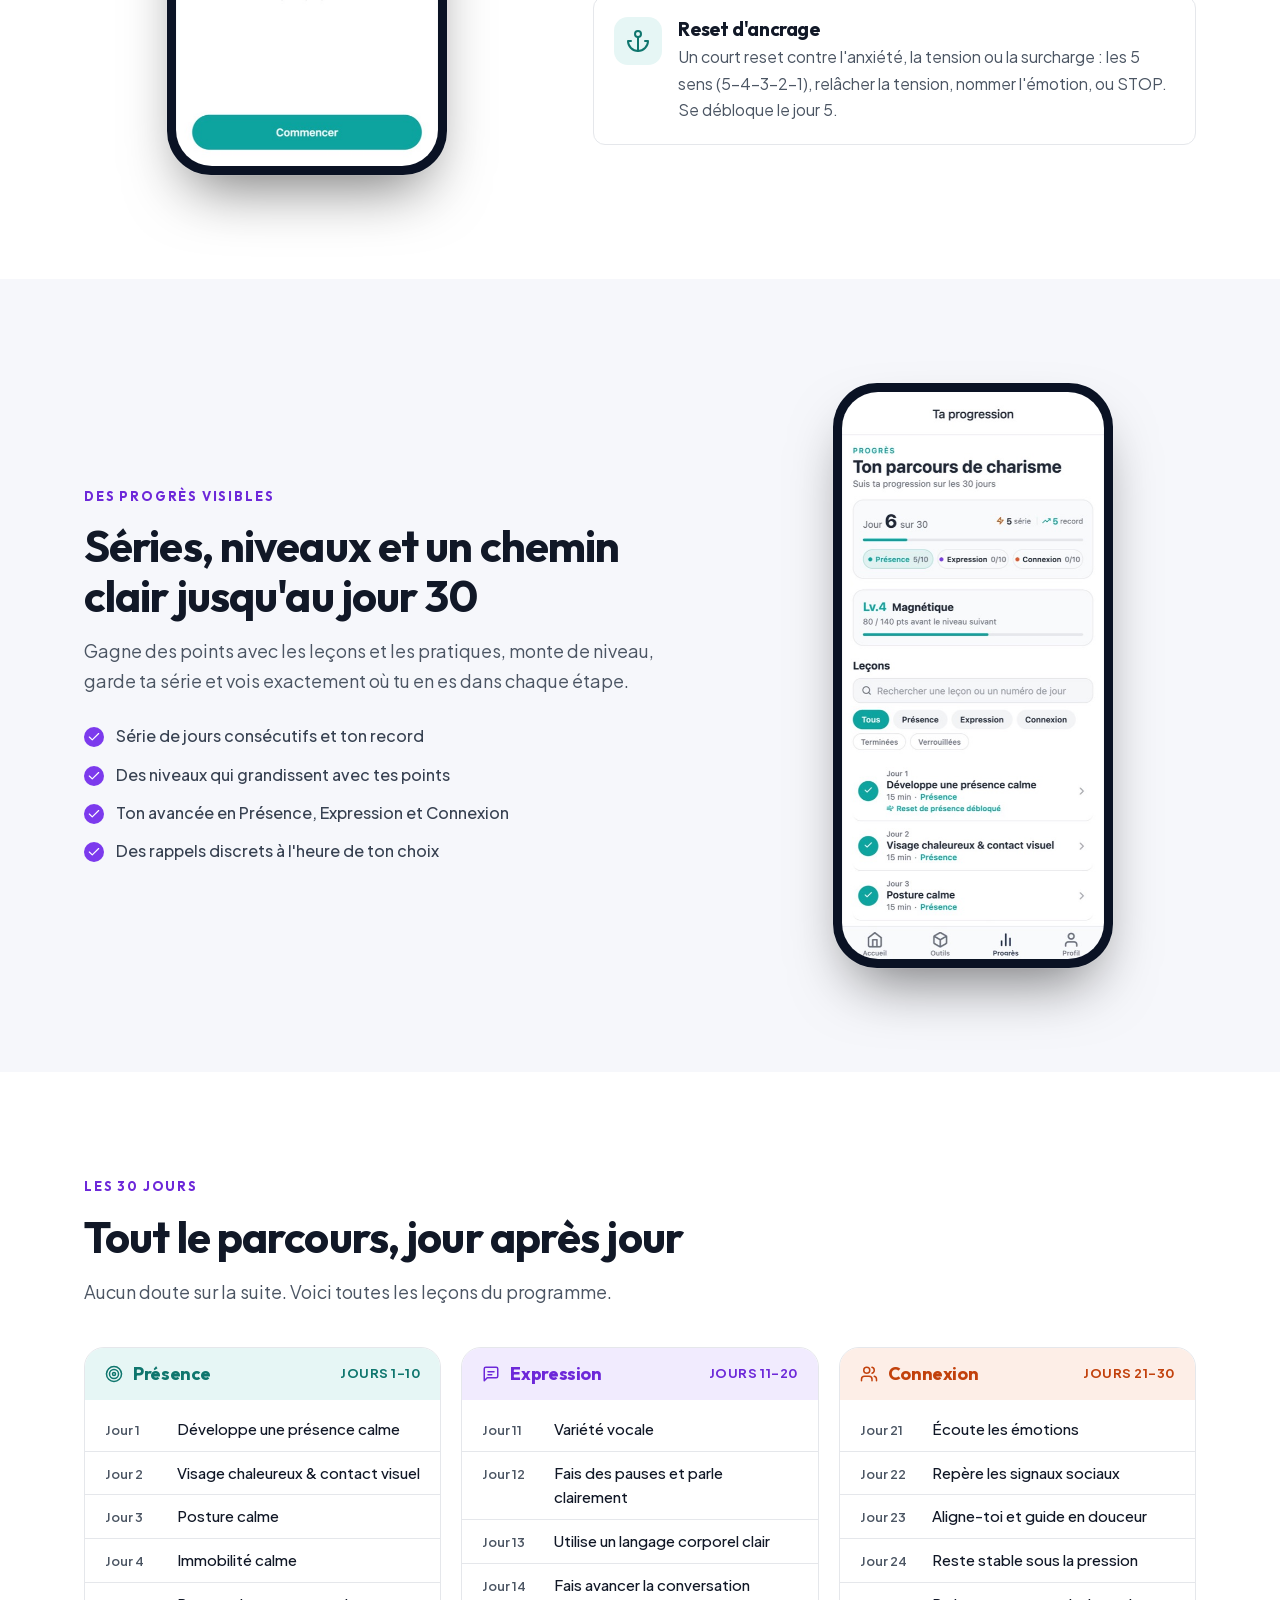
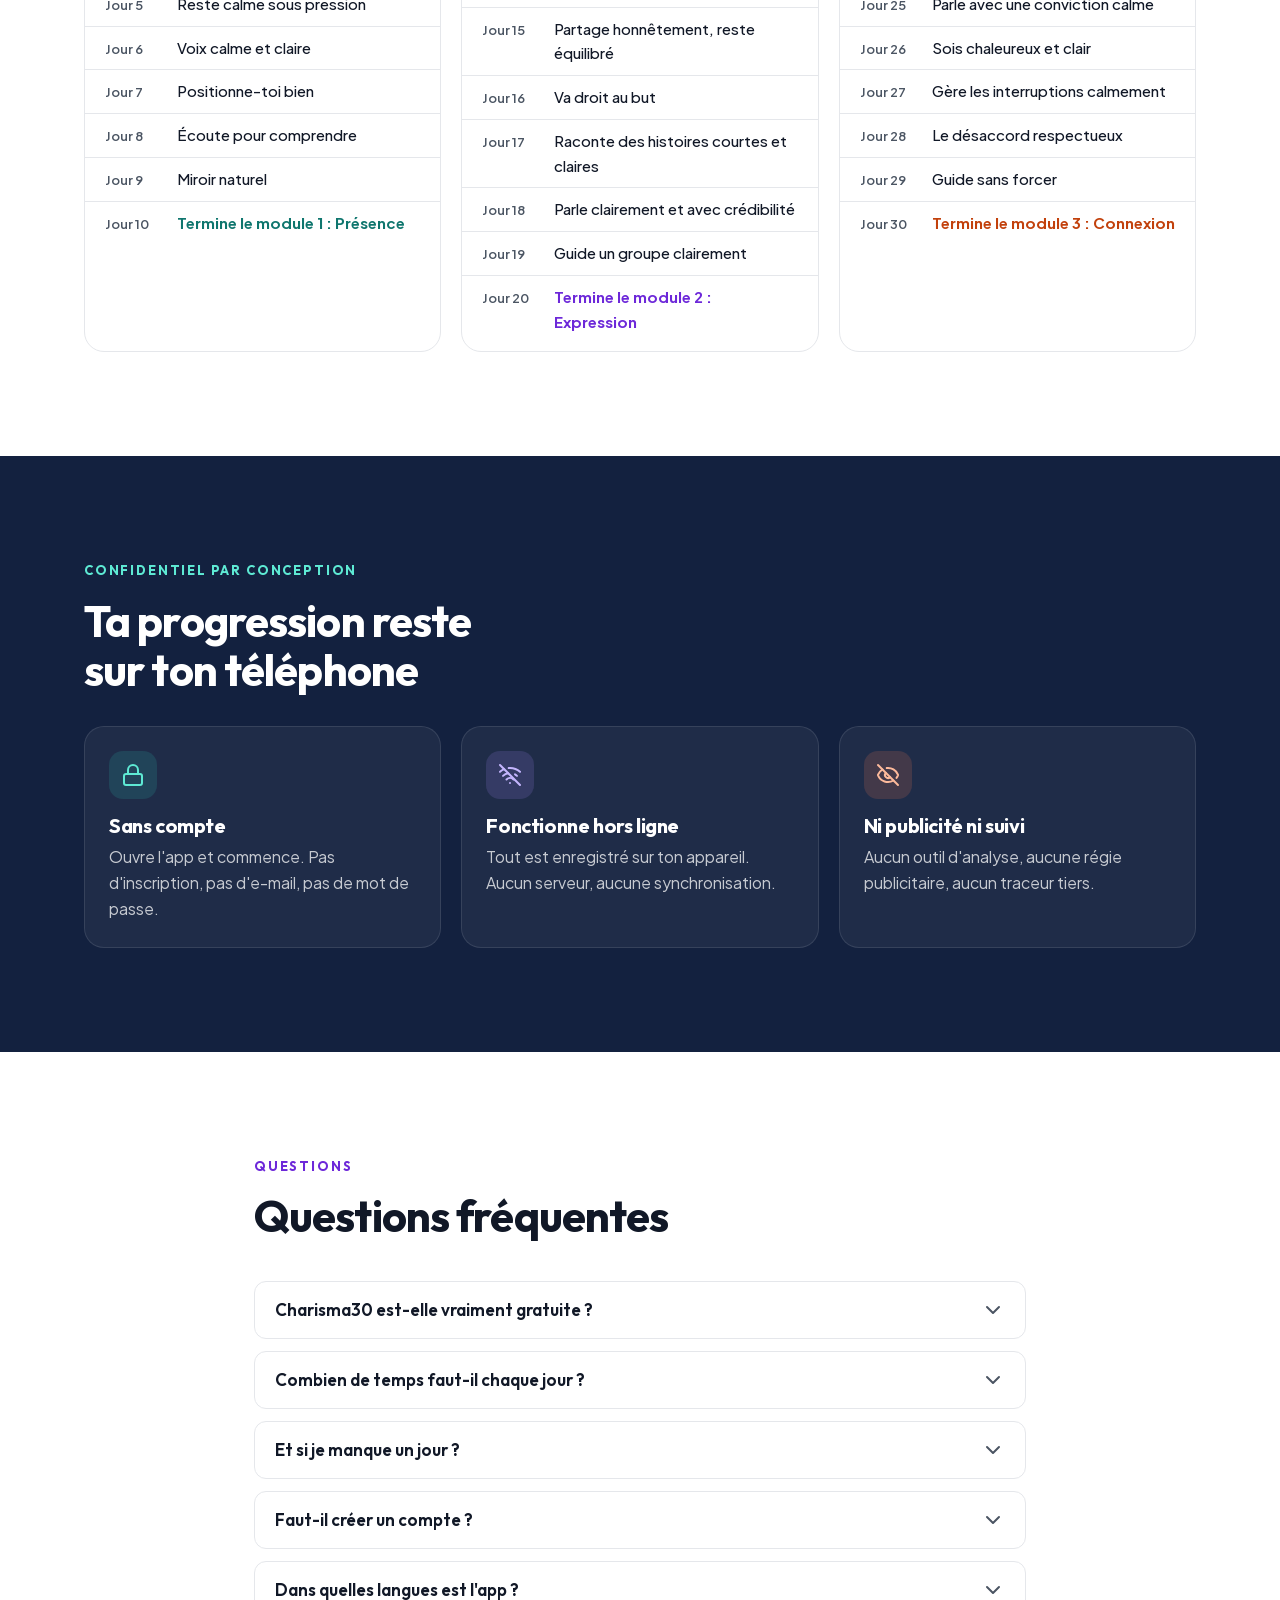
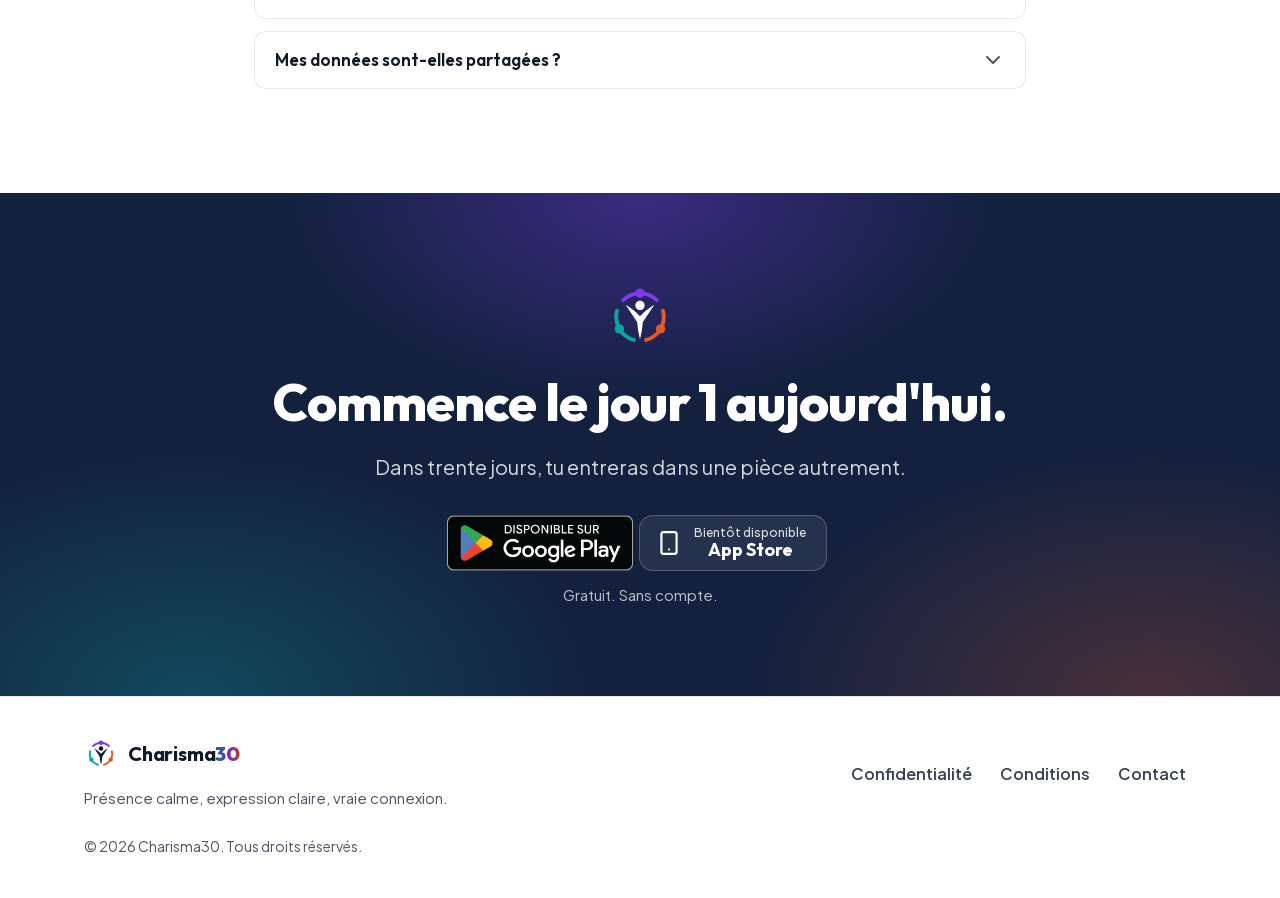
==== commit 829b033b: "Badge ufficiale Google Play, font sul sito, sitemap, immagini più leggere - Google Play: badge uffic" ====
--- a/site/fr/index.html
+++ b/site/fr/index.html
@@ -20,9 +20,8 @@
   <meta name="twitter:card" content="summary_large_image">
   <link rel="icon" type="image/png" sizes="32x32" href="../assets/img/brand/archi-favicon-32.png">
   <link rel="apple-touch-icon" href="../assets/img/brand/archi-192-navy.png">
-  <link rel="preconnect" href="https://fonts.googleapis.com">
-  <link rel="preconnect" href="https://fonts.gstatic.com" crossorigin>
-  <link rel="stylesheet" href="https://fonts.googleapis.com/css2?family=Outfit:wght@500;600;700;800&family=Plus+Jakarta+Sans:wght@400;500;600;700&display=swap">
+  <link rel="preload" href="../assets/fonts/outfit-latin.woff2" as="font" type="font/woff2" crossorigin>
+  <link rel="preload" href="../assets/fonts/jakarta-latin.woff2" as="font" type="font/woff2" crossorigin>
   <link rel="stylesheet" href="../assets/styles.css">
   <script src="../assets/main.js" defer></script>
 </head>
@@ -65,17 +64,17 @@
           <h1 id="hero-title">Le charisme n'est pas un don. <span class="accent-text">C'est un entraînement.</span></h1>
           <p class="lead">Charisma30 transforme la présence, l'expression et la connexion en une courte leçon et une petite pratique par jour, pour que le changement dure.</p>
           <div class="stores">
+          <a class="store-badge" href="https://play.google.com/store/apps/details?id=com.charisma30.app&amp;hl=fr" rel="noopener"><img src="../assets/img/badges/google-play-fr.png" width="186" height="72" alt="Disponible sur Google Play"></a>
           <span class="store-btn is-soon" aria-disabled="true"><svg class="icon store-icon" viewBox="0 0 24 24" fill="none" stroke="currentColor" stroke-width="2" stroke-linecap="round" stroke-linejoin="round" aria-hidden="true" focusable="false"><rect width="14" height="20" x="5" y="2" rx="2" ry="2"/><path d="M12 18h.01"/></svg><span class="store-text"><small>Bientôt disponible</small><strong>App Store</strong></span></span>
-          <a class="store-btn" href="https://play.google.com/store/apps/details?id=com.charisma30.app&amp;hl=fr" rel="noopener"><svg class="icon store-icon" viewBox="0 0 24 24" fill="none" stroke="currentColor" stroke-width="2" stroke-linecap="round" stroke-linejoin="round" aria-hidden="true" focusable="false"><polygon points="6 3 20 12 6 21 6 3"/></svg><span class="store-text"><small>Disponible sur</small><strong>Google Play</strong></span></a>
         </div>
         <p class="store-note">Gratuit. Sans compte.</p>
         </div>
         <div class="hero-visual">
           <figure class="phone phone-back">
-      <picture><img src="../assets/img/screens/fr/lesson.jpg" width="720" height="1560" alt="Écran de la leçon du jour 6 de Charisma30" fetchpriority="high" decoding="async"></picture>
+      <picture><img src="../assets/img/screens/fr/lesson-480.jpg" srcset="../assets/img/screens/fr/lesson-480.jpg 480w, ../assets/img/screens/fr/lesson.jpg 720w" sizes="(min-width: 960px) 250px, 220px" width="720" height="1560" alt="Écran de la leçon du jour 6 de Charisma30"  decoding="async"></picture>
     </figure>
           <figure class="phone phone-front">
-      <picture><source srcset="../assets/img/screens/fr/home-dark.jpg" media="(prefers-color-scheme: dark)"><img src="../assets/img/screens/fr/home.jpg" width="720" height="1560" alt="Écran d'accueil de Charisma30 : jour 6 sur 30, la leçon Voix calme et claire et les pratiques du jour" fetchpriority="high" decoding="async"></picture>
+      <picture><source srcset="../assets/img/screens/fr/home-dark-480.jpg 480w, ../assets/img/screens/fr/home-dark.jpg 720w" sizes="(min-width: 960px) 300px, 260px" media="(prefers-color-scheme: dark)"><img src="../assets/img/screens/fr/home-480.jpg" srcset="../assets/img/screens/fr/home-480.jpg 480w, ../assets/img/screens/fr/home.jpg 720w" sizes="(min-width: 960px) 300px, 260px" width="720" height="1560" alt="Écran d'accueil de Charisma30 : jour 6 sur 30, la leçon Voix calme et claire et les pratiques du jour" fetchpriority="high" decoding="async"></picture>
     </figure>
         </div>
       </div>
@@ -153,7 +152,7 @@
         </div>
         <div class="split-visual">
           <figure class="phone ">
-      <picture><img src="../assets/img/screens/fr/lesson.jpg" width="720" height="1560" alt="Écran de la leçon du jour 6 : la note de départ et les étapes de la leçon" loading="lazy" decoding="async"></picture>
+      <picture><img src="../assets/img/screens/fr/lesson-480.jpg" srcset="../assets/img/screens/fr/lesson-480.jpg 480w, ../assets/img/screens/fr/lesson.jpg 720w" sizes="(min-width: 960px) 300px, 260px" width="720" height="1560" alt="Écran de la leçon du jour 6 : la note de départ et les étapes de la leçon" loading="lazy" decoding="async"></picture>
     </figure>
         </div>
       </div>
@@ -178,7 +177,7 @@
         </div>
         <div class="split-visual">
           <figure class="phone ">
-      <picture><img src="../assets/img/screens/fr/tool.jpg" width="720" height="1560" alt="Outil Reset de présence : un cercle de respiration avec les options 1, 3 et 5 minutes" loading="lazy" decoding="async"></picture>
+      <picture><img src="../assets/img/screens/fr/tool-480.jpg" srcset="../assets/img/screens/fr/tool-480.jpg 480w, ../assets/img/screens/fr/tool.jpg 720w" sizes="(min-width: 960px) 300px, 260px" width="720" height="1560" alt="Outil Reset de présence : un cercle de respiration avec les options 1, 3 et 5 minutes" loading="lazy" decoding="async"></picture>
     </figure>
         </div>
       </div>
@@ -194,7 +193,7 @@
         </div>
         <div class="split-visual">
           <figure class="phone ">
-      <picture><source srcset="../assets/img/screens/fr/progress-dark.jpg" media="(prefers-color-scheme: dark)"><img src="../assets/img/screens/fr/progress.jpg" width="720" height="1560" alt="Écran Ta progression : jour 6 sur 30, série de 5 jours, niveau 4 Magnétique et la liste des leçons" loading="lazy" decoding="async"></picture>
+      <picture><source srcset="../assets/img/screens/fr/progress-dark-480.jpg 480w, ../assets/img/screens/fr/progress-dark.jpg 720w" sizes="(min-width: 960px) 300px, 260px" media="(prefers-color-scheme: dark)"><img src="../assets/img/screens/fr/progress-480.jpg" srcset="../assets/img/screens/fr/progress-480.jpg 480w, ../assets/img/screens/fr/progress.jpg 720w" sizes="(min-width: 960px) 300px, 260px" width="720" height="1560" alt="Écran Ta progression : jour 6 sur 30, série de 5 jours, niveau 4 Magnétique et la liste des leçons" loading="lazy" decoding="async"></picture>
     </figure>
         </div>
       </div>
@@ -303,8 +302,8 @@
         <h2 id="final-title">Commence le jour 1 aujourd'hui.</h2>
         <p class="lead">Dans trente jours, tu entreras dans une pièce autrement.</p>
         <div class="stores">
+          <a class="store-badge" href="https://play.google.com/store/apps/details?id=com.charisma30.app&amp;hl=fr" rel="noopener"><img src="../assets/img/badges/google-play-fr.png" width="186" height="72" alt="Disponible sur Google Play"></a>
           <span class="store-btn is-soon" aria-disabled="true"><svg class="icon store-icon" viewBox="0 0 24 24" fill="none" stroke="currentColor" stroke-width="2" stroke-linecap="round" stroke-linejoin="round" aria-hidden="true" focusable="false"><rect width="14" height="20" x="5" y="2" rx="2" ry="2"/><path d="M12 18h.01"/></svg><span class="store-text"><small>Bientôt disponible</small><strong>App Store</strong></span></span>
-          <a class="store-btn" href="https://play.google.com/store/apps/details?id=com.charisma30.app&amp;hl=fr" rel="noopener"><svg class="icon store-icon" viewBox="0 0 24 24" fill="none" stroke="currentColor" stroke-width="2" stroke-linecap="round" stroke-linejoin="round" aria-hidden="true" focusable="false"><polygon points="6 3 20 12 6 21 6 3"/></svg><span class="store-text"><small>Disponible sur</small><strong>Google Play</strong></span></a>
         </div>
         <p class="store-note">Gratuit. Sans compte.</p>
       </div>
--- a/site/assets/styles.css
+++ b/site/assets/styles.css
@@ -1,5 +1,40 @@
 /* Charisma30 website — brand: navy #13213F + teal / purple / orange.
    Tokens follow the app's constants/theme.ts (light + navy dark mode). */
+
+/* Self-hosted fonts (SIL Open Font License, see fonts/LICENSE.txt) —
+   no request to Google Fonts. Variable files cover every weight used. */
+@font-face {
+  font-family: "Outfit";
+  font-style: normal;
+  font-weight: 500 800;
+  font-display: swap;
+  src: url("fonts/outfit-latin.woff2") format("woff2");
+  unicode-range: U+0000-00FF, U+0131, U+0152-0153, U+02BB-02BC, U+02C6, U+02DA, U+02DC, U+0304, U+0308, U+0329, U+2000-206F, U+20AC, U+2122, U+2191, U+2193, U+2212, U+2215, U+FEFF, U+FFFD;
+}
+@font-face {
+  font-family: "Outfit";
+  font-style: normal;
+  font-weight: 500 800;
+  font-display: swap;
+  src: url("fonts/outfit-latin-ext.woff2") format("woff2");
+  unicode-range: U+0100-02BA, U+02BD-02C5, U+02C7-02CC, U+02CE-02D7, U+02DD-02FF, U+0304, U+0308, U+0329, U+1D00-1DBF, U+1E00-1E9F, U+1EF2-1EFF, U+2020, U+20A0-20AB, U+20AD-20C4, U+2113, U+2C60-2C7F, U+A720-A7FF;
+}
+@font-face {
+  font-family: "Plus Jakarta Sans";
+  font-style: normal;
+  font-weight: 400 700;
+  font-display: swap;
+  src: url("fonts/jakarta-latin.woff2") format("woff2");
+  unicode-range: U+0000-00FF, U+0131, U+0152-0153, U+02BB-02BC, U+02C6, U+02DA, U+02DC, U+0304, U+0308, U+0329, U+2000-206F, U+20AC, U+2122, U+2191, U+2193, U+2212, U+2215, U+FEFF, U+FFFD;
+}
+@font-face {
+  font-family: "Plus Jakarta Sans";
+  font-style: normal;
+  font-weight: 400 700;
+  font-display: swap;
+  src: url("fonts/jakarta-latin-ext.woff2") format("woff2");
+  unicode-range: U+0100-02BA, U+02BD-02C5, U+02C7-02CC, U+02CE-02D7, U+02DD-02FF, U+0304, U+0308, U+0329, U+1D00-1DBF, U+1E00-1E9F, U+1EF2-1EFF, U+2020, U+20A0-20AB, U+20AD-20C4, U+2113, U+2C60-2C7F, U+A720-A7FF;
+}
 
 :root {
   --navy: #13213f;
@@ -404,6 +439,25 @@
   gap: 12px;
   margin-top: 32px;
 }
+.stores {
+  align-items: center;
+}
+/* Official Google Play badge: the PNG carries its own transparent margin,
+   so 72px of image ≈ 56px of visible badge, level with .store-btn. */
+.store-badge {
+  display: inline-flex;
+  margin: -8px -6px;
+  border-radius: 12px;
+  cursor: pointer;
+  transition: filter 0.2s ease;
+}
+.store-badge img {
+  height: 72px;
+  width: auto;
+}
+.store-badge:hover {
+  filter: brightness(1.15);
+}
 .store-btn {
   display: inline-flex;
   align-items: center;
